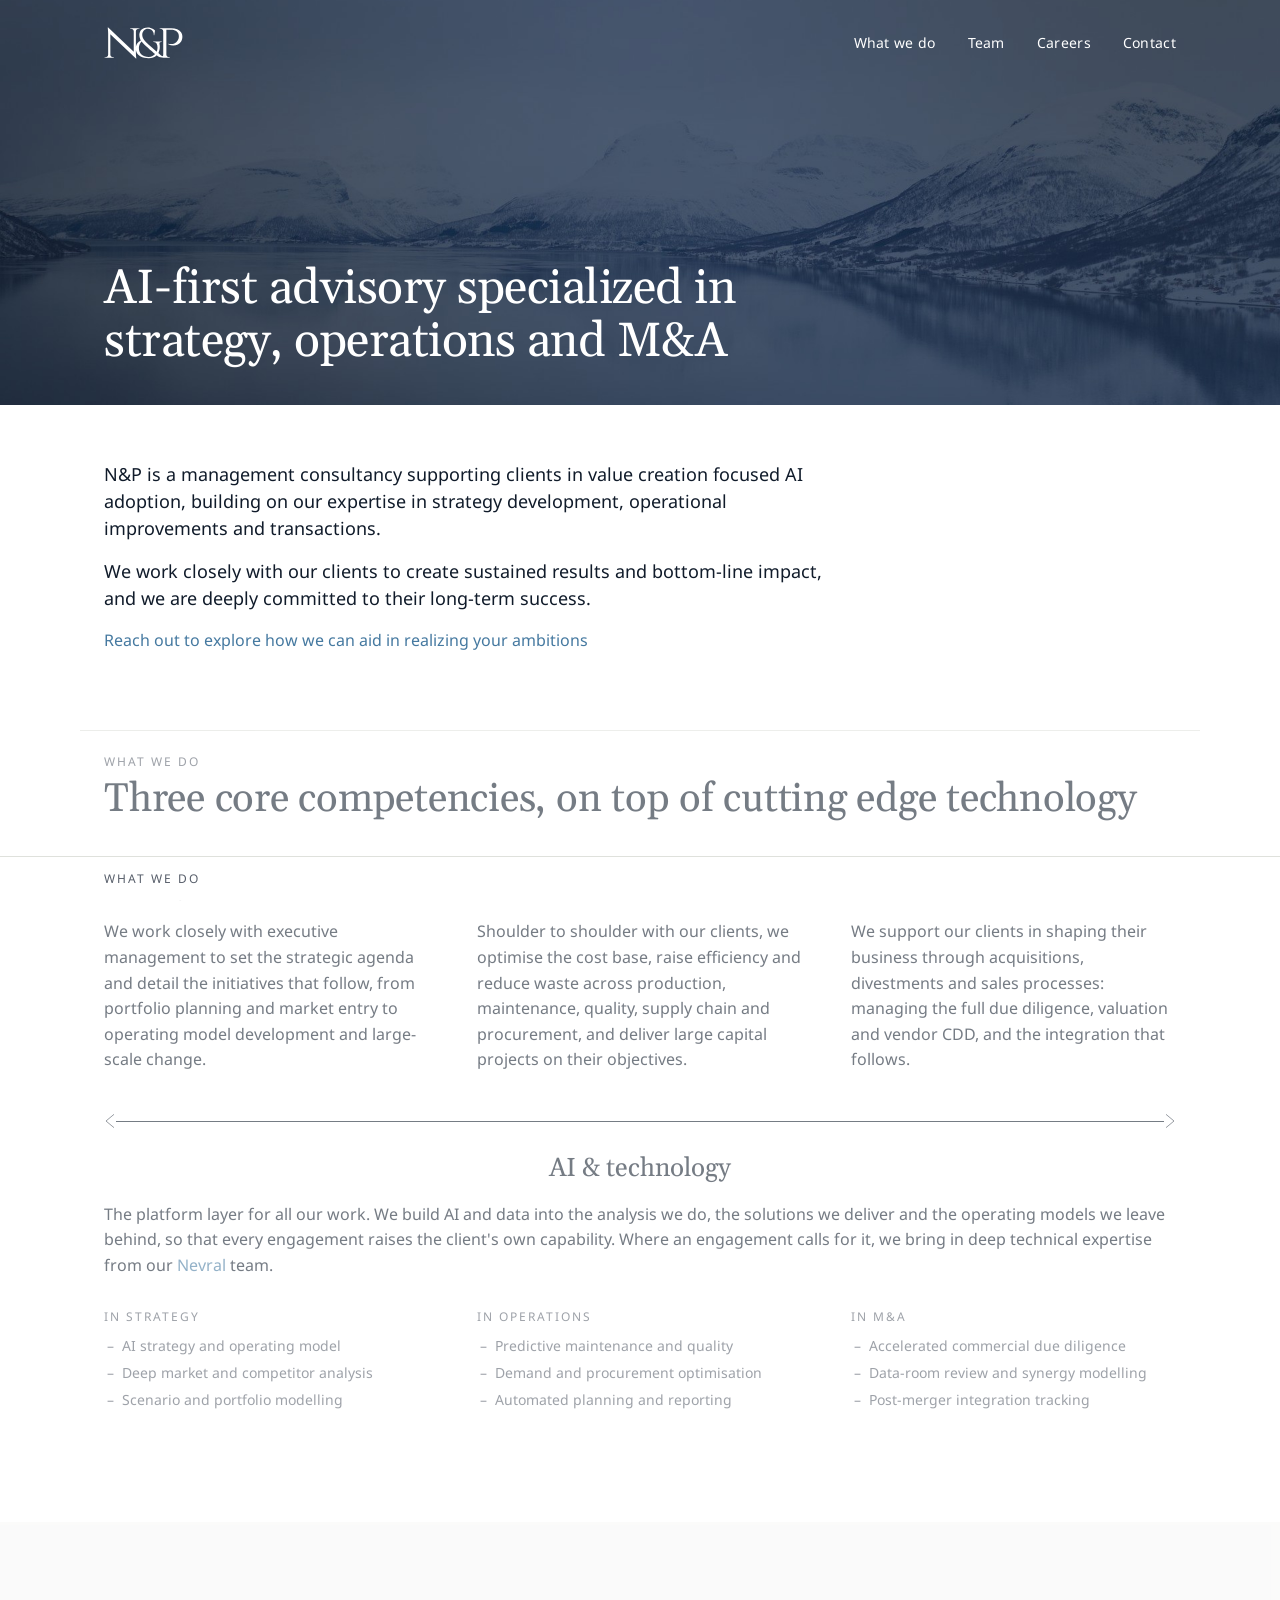
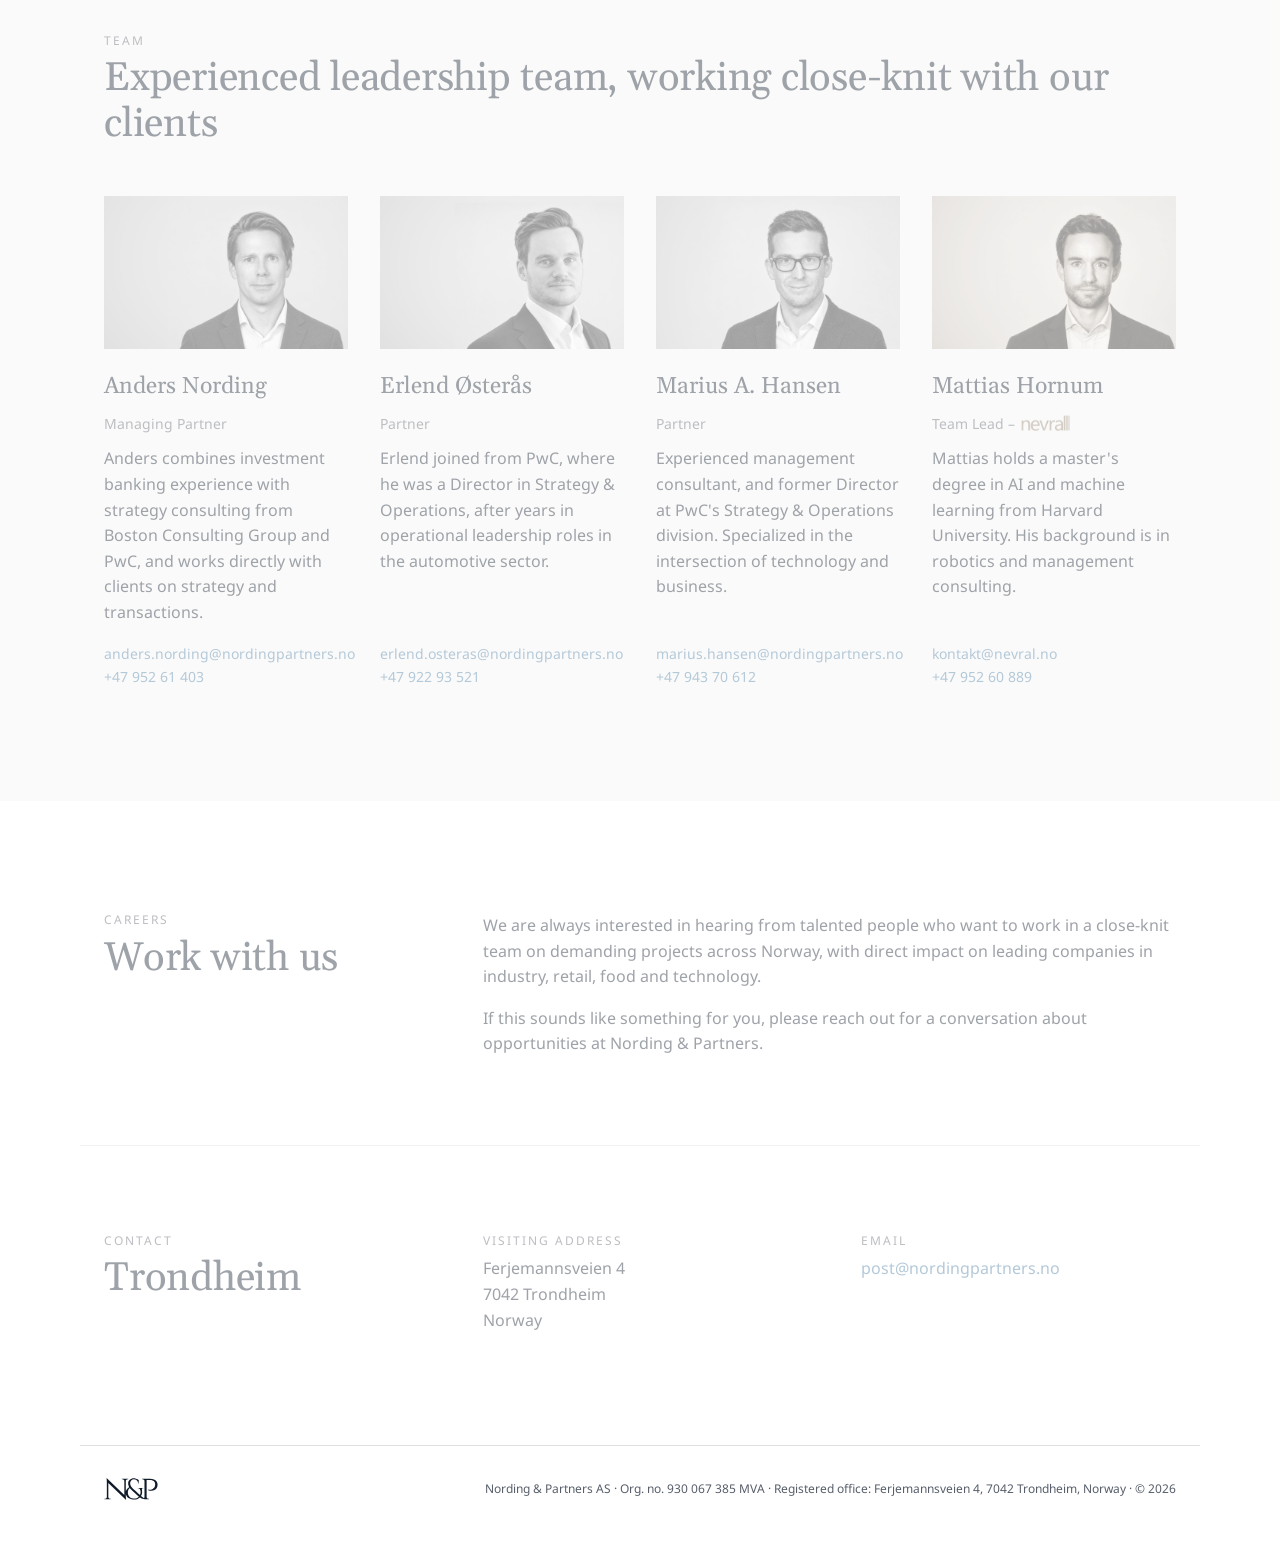
==== index.html @ 6b270263 "Chevron: divider colour, placed a little lower in the space Co-Authored-By: Claude Fable 5.1 <norepl" ====
<!doctype html>
<html lang="en">
<head>
  <meta charset="utf-8">
  <meta name="viewport" content="width=device-width, initial-scale=1">
  <title>Nording &amp; Partners — Strategy, operations and M&amp;A</title>
  <meta name="description" content="Nording &amp; Partners is a Trondheim-based management consultancy supporting clients in strategy, operational improvement and transactions, with AI and data built into every engagement.">
  <link rel="canonical" href="https://www.nordingpartners.no/">
  <link rel="icon" href="favicon.svg" type="image/svg+xml">
  <meta property="og:type" content="website">
  <meta property="og:site_name" content="Nording &amp; Partners">
  <meta property="og:title" content="Nording &amp; Partners — Strategy, operations and M&amp;A">
  <meta property="og:description" content="Trondheim-based management consultancy: strategy, operational improvement and transactions, with AI and data built in.">
  <meta property="og:url" content="https://www.nordingpartners.no/">
  <meta property="og:image" content="https://www.nordingpartners.no/assets/img/hero-fjord.jpg">
  <meta name="twitter:card" content="summary_large_image">
  <link rel="stylesheet" href="assets/css/site.css?v=20261109f">
  <script type="application/ld+json">
  {
    "@context": "https://schema.org",
    "@type": "ProfessionalService",
    "name": "Nording & Partners AS",
    "url": "https://www.nordingpartners.no/",
    "email": "post@nordingpartners.no",
    "address": {
      "@type": "PostalAddress",
      "streetAddress": "Ferjemannsveien 4",
      "postalCode": "7042",
      "addressLocality": "Trondheim",
      "addressCountry": "NO"
    },
    "vatID": "NO930067385MVA",
    "areaServed": "Norway"
  }
  </script>
</head>
<body id="top">
  <a class="skip-link" href="#main">Skip to content</a>

  <main class="sections">
  <div class="fold">
  <header class="hero">
    <img class="hero__image" src="assets/img/hero-fjord.jpg" alt="" width="1920" height="1080" fetchpriority="high">
    <nav class="container hero__nav" aria-label="Main">
      <a class="hero__logo" href="#top" aria-label="Nording &amp; Partners">
        <img src="assets/img/np-monogram-white.svg" alt="Nording &amp; Partners" width="79" height="32">
      </a>
      <div class="hero__links">
        <a href="#work">What we do</a>
        <a href="#team">Team</a>
        <a href="#careers">Careers</a>
        <a href="#contact">Contact</a>
      </div>
    </nav>
    <div class="container hero__statement">
      <h1>AI-first advisory specialized in strategy, operations and M&amp;A</h1>
    </div>
  </header>

    <section class="intro" id="main">
      <div class="container">
        <p class="lead measure">N&amp;P is a management consultancy supporting clients in value creation focused AI adoption, building on our expertise in strategy development, operational improvements and transactions.</p>
        <p class="lead measure">We work closely with our clients to create sustained results and bottom-line impact, and we are deeply committed to their long-term success.</p>
        <p class="measure"><a href="mailto:anders.nording@nordingpartners.no">Reach out to explore how we can aid in realizing your ambitions</a></p>
      </div>
      <!-- Fills the space down to the next section; the chevron appears only when there is room for it -->
      <div class="intro__space" aria-hidden="true">
        <svg class="scroll-hint" viewBox="0 0 160 24" width="160" height="24"><path d="M2 2 L80 22 L158 2" fill="none" stroke="currentColor" stroke-width="1"/></svg>
      </div>
    </section>
  </div>


    <section class="work reveal" id="work" data-label="What we do">
      <div class="container">
        <div class="section-head">
          <p class="eyebrow">What we do</p>
          <h2 class="title">Three core competencies, on top of cutting edge technology</h2>
        </div>

        <div class="grid-3">
          <article class="competency">
            <h3 class="heading">Strategy</h3>
            <p>We work closely with executive management to set the strategic agenda and detail the initiatives that follow, from portfolio planning and market entry to operating model development and large-scale change.</p>
          </article>
          <article class="competency">
            <h3 class="heading">Operations</h3>
            <p>Shoulder to shoulder with our clients, we optimise the cost base, raise efficiency and reduce waste across production, maintenance, quality, supply chain and procurement, and deliver large capital projects on their objectives.</p>
          </article>
          <article class="competency">
            <h3 class="heading">M&amp;A</h3>
            <p>We support our clients in shaping their business through acquisitions, divestments and sales processes: managing the full due diligence, valuation and vendor CDD, and the integration that follows.</p>
          </article>
        </div>

        <div class="band">
          <div class="band__rule" aria-hidden="true">
            <svg viewBox="0 0 8 12" width="12" height="16"><path d="M7 1 L1 6 L7 11" fill="none" stroke="#101b2a" stroke-width="0.75" vector-effect="non-scaling-stroke"/></svg>
            <div class="line"></div>
            <svg viewBox="0 0 8 12" width="12" height="16"><path d="M1 1 L7 6 L1 11" fill="none" stroke="#101b2a" stroke-width="0.75" vector-effect="non-scaling-stroke"/></svg>
          </div>
          <div class="band__intro">
            <h3 class="heading">AI &amp; technology</h3>
            <p>The platform layer for all our work. We build AI and data into the analysis we do, the solutions we deliver and the operating models we leave behind, so that every engagement raises the client's own capability. Where an engagement calls for it, we bring in deep technical expertise from our <a href="https://nevral.no" target="_blank" rel="noopener">Nevral</a> team.</p>
          </div>
          <div class="band__lists">
            <div class="band__list">
              <p class="eyebrow">In strategy</p>
              <ul class="dashes">
                <li>AI strategy and operating model</li>
                <li>Deep market and competitor analysis</li>
                <li>Scenario and portfolio modelling</li>
              </ul>
            </div>
            <div class="band__list">
              <p class="eyebrow">In operations</p>
              <ul class="dashes">
                <li>Predictive maintenance and quality</li>
                <li>Demand and procurement optimisation</li>
                <li>Automated planning and reporting</li>
              </ul>
            </div>
            <div class="band__list">
              <p class="eyebrow">In M&amp;A</p>
              <ul class="dashes">
                <li>Accelerated commercial due diligence</li>
                <li>Data-room review and synergy modelling</li>
                <li>Post-merger integration tracking</li>
              </ul>
            </div>
          </div>
        </div>
      </div>
    </section>

    <section class="team reveal" id="team" data-label="Team">
      <div class="container">
        <div class="section-head">
          <p class="eyebrow">Team</p>
          <h2 class="title">Experienced leadership team, working close-knit with our clients</h2>
        </div>

        <div class="team__grid">

          <article class="person">
            <div class="person__photo">
              <img src="assets/img/team/han.jpg" alt="Anders Nording" width="1280" height="800" loading="lazy">
              <span class="person__initials" aria-hidden="true">HAN</span>
            </div>
            <h3 class="heading">Anders Nording</h3>
            <p class="small muted">Managing Partner</p>
            <p>Anders combines investment banking experience with strategy consulting from Boston Consulting Group and PwC, and works directly with clients on strategy and transactions.</p>
            <p class="person__contact"><a href="mailto:anders.nording@nordingpartners.no">anders.nording@nordingpartners.no</a><br><a href="tel:+4795261403">+47 952 61 403</a></p>
          </article>

          <article class="person">
            <div class="person__photo">
              <img src="assets/img/team/eo.jpg" alt="Erlend Østerås" width="1280" height="800" loading="lazy">
              <span class="person__initials" aria-hidden="true">EØ</span>
            </div>
            <h3 class="heading">Erlend Østerås</h3>
            <p class="small muted">Partner</p>
            <p>Erlend joined from PwC, where he was a Director in Strategy &amp; Operations, after years in operational leadership roles in the automotive sector.</p>
            <p class="person__contact"><a href="mailto:erlend.osteras@nordingpartners.no">erlend.osteras@nordingpartners.no</a><br><a href="tel:+4792293521">+47 922 93 521</a></p>
          </article>

          <article class="person">
            <div class="person__photo">
              <img src="assets/img/team/mah.jpg" alt="Marius A. Hansen" width="1280" height="800" loading="lazy">
              <span class="person__initials" aria-hidden="true">MAH</span>
            </div>
            <h3 class="heading">Marius A. Hansen</h3>
            <p class="small muted">Partner</p>
            <p>Experienced management consultant, and former Director at PwC's Strategy &amp; Operations division. Specialized in the intersection of technology and business.</p>
            <p class="person__contact"><a href="mailto:marius.hansen@nordingpartners.no">marius.hansen@nordingpartners.no</a><br><a href="tel:+4794370612">+47 943 70 612</a></p>
          </article>

          <article class="person">
            <div class="person__photo">
              <img src="assets/img/team/mh.jpg" alt="Mattias Hornum" width="1280" height="800" loading="lazy">
              <span class="person__initials" aria-hidden="true">MH</span>
            </div>
            <h3 class="heading">Mattias Hornum</h3>
            <p class="small muted person__role">Team Lead – <a href="https://nevral.no" target="_blank" rel="noopener" class="person__partner"><img src="assets/img/nevral-logo.png" alt="Nevral" width="123" height="40"></a></p>
            <p>Mattias holds a master's degree in AI and machine learning from Harvard University. His background is in robotics and management consulting.</p>
            <p class="person__contact"><a href="mailto:kontakt@nevral.no">kontakt@nevral.no</a><br><a href="tel:+4795260889">+47 952 60 889</a></p>
          </article>

          <!-- Hidden until bios, portraits and contact details are final. Remove the `hidden` attributes to show. -->

          <article class="person" hidden>
            <div class="person__photo">
              <img src="assets/img/team/swh.jpg" alt="Sigrid W. Haugen" width="1280" height="800" loading="lazy">
              <span class="person__initials" aria-hidden="true">SWH</span>
            </div>
            <h3 class="heading">Sigrid W. Haugen</h3>
            <p class="small muted">Project Leader</p>
            <p>With a master's degree in nanotechnology and an extensive programming background, Sigrid brings a technical depth to her management consulting work.</p>
            <p class="person__contact"><a href="mailto:post@nordingpartners.no">[email]</a><br><a href="tel:+47">[phone]</a></p>
          </article>

          <article class="person" hidden>
            <div class="person__photo">
              <img src="assets/img/team/jsp.jpg" alt="Jørgen S. Pettersen" width="1280" height="800" loading="lazy">
              <span class="person__initials" aria-hidden="true">JSP</span>
            </div>
            <h3 class="heading">Jørgen S. Pettersen</h3>
            <p class="small muted">Project Leader</p>
            <p>Jørgen has worked as an M&amp;A advisor, financial analyst and management consultant, and leads much of the firm's transaction work.</p>
            <p class="person__contact"><a href="mailto:post@nordingpartners.no">[email]</a><br><a href="tel:+47">[phone]</a></p>
          </article>

        </div>
      </div>
    </section>

    <section class="careers reveal" id="careers" data-label="Careers">
      <div class="container">
        <div class="section-head">
          <p class="eyebrow">Careers</p>
          <h2 class="title">Work with us</h2>
        </div>
        <div class="careers__text">
          <p>We are always interested in hearing from talented people who want to work in a close-knit team on demanding projects across Norway, with direct impact on leading companies in industry, retail, food and technology.</p>
          <p>If this sounds like something for you, please reach out for a conversation about opportunities at Nording &amp; Partners.</p>
        </div>
      </div>
    </section>

    <section class="contact reveal" id="contact" data-label="Contact">
      <div class="container">
        <div class="section-head">
          <p class="eyebrow">Contact</p>
          <h2 class="title">Trondheim</h2>
        </div>
        <div class="contact__block">
          <p class="eyebrow">Visiting address</p>
          <p>Ferjemannsveien 4<br>7042 Trondheim<br>Norway</p>
        </div>
        <div class="contact__block">
          <p class="eyebrow">Email</p>
          <p><a href="mailto:post@nordingpartners.no">post@nordingpartners.no</a></p>
        </div>
      </div>
    </section>

  </main>

  <div class="next-bar" aria-hidden="true">
    <a class="container next-bar__label eyebrow" href="#work">What we do</a>
  </div>

  <footer class="footer">
    <div class="container">
      <img src="assets/img/np-monogram-navy.svg" alt="N&amp;P" width="54" height="22">
      <p>Nording &amp; Partners AS · Org. no. 930 067 385 MVA · Registered office: Ferjemannsveien 4, 7042 Trondheim, Norway · © 2026</p>
    </div>
  </footer>

  <script>
  (function () {
    var sections = Array.prototype.slice.call(document.querySelectorAll('.reveal'));
    var bar = document.querySelector('.next-bar');
    var label = bar.querySelector('.next-bar__label');
    var footer = document.querySelector('.footer');
    var hint = document.querySelector('.scroll-hint');
    var reduce = window.matchMedia('(prefers-reduced-motion: reduce)').matches;
    var current = null, swapping = false, ticking = false;

    function ease(t) { return t < 0.5 ? 2 * t * t : 1 - Math.pow(-2 * t + 2, 2) / 2; }

    function setLabel(sec) {
      if (sec === current) return;
      current = sec;
      if (swapping) return;
      if (!sec) { bar.classList.add('is-hidden'); return; }
      bar.classList.remove('is-hidden');
      if (reduce) { label.textContent = sec.dataset.label; label.setAttribute('href', '#' + sec.id); return; }
      swapping = true;
      label.classList.add('is-swapping');
      setTimeout(function () {
        label.textContent = current.dataset.label;
        label.setAttribute('href', '#' + current.id);
        label.classList.remove('is-swapping');
        swapping = false;
      }, 220);
    }

    function update() {
      ticking = false;
      var vh = window.innerHeight;
      var next = null;
      sections.forEach(function (sec) {
        var top = sec.getBoundingClientRect().top;
        if (!reduce) {
          // faded when its top enters at the bottom edge, fully in by 40% from the top
          var p = Math.min(1, Math.max(0, (vh - top) / (vh * 0.5)));
          sec.style.opacity = (0.4 + 0.6 * ease(p)).toFixed(3);
        }
        // the bar shows the first section not yet mostly scrolled in
        if (!next && top > vh * 0.3) next = sec;
      });
      var footerIn = footer.getBoundingClientRect().top < vh;
      setLabel(footerIn ? null : next);
      // the chevron has done its job once the reader starts scrolling
      if (hint) hint.classList.toggle('is-hidden', window.scrollY > 40);
    }
    function onScroll() { if (!ticking) { ticking = true; requestAnimationFrame(update); } }
    window.addEventListener('scroll', onScroll, { passive: true });
    window.addEventListener('resize', onScroll);
    update();
  })();
  </script>
</body>
</html>
---- assets/css/site.css ----
/* Nording & Partners — site styles
   Tokens from the N&P Rebrand design system. Hairlines, not boxes. */

@font-face {
  font-family: "Noto Sans";
  font-weight: 400;
  font-display: swap;
  src: url("../fonts/noto-sans-latin-400-normal.woff2") format("woff2");
  unicode-range: U+0000-00FF, U+0131, U+0152-0153, U+02BB-02BC, U+02C6, U+02DA, U+02DC, U+2000-206F, U+2074, U+20AC, U+2122, U+2191, U+2193, U+2212, U+2215, U+FEFF, U+FFFD;
}
@font-face {
  font-family: "Noto Sans";
  font-weight: 400;
  font-display: swap;
  src: url("../fonts/noto-sans-latin-ext-400-normal.woff2") format("woff2");
  unicode-range: U+0100-02AF, U+0304, U+0308, U+0329, U+1E00-1E9F, U+1EF2-1EFF, U+2020, U+20A0-20AB, U+20AD-20CF, U+2113, U+2C60-2C7F, U+A720-A7FF;
}
/* Gelasio shares Georgia's metrics: used only where Georgia is not installed (Android, Linux). */
@font-face {
  font-family: "Gelasio";
  font-weight: 400;
  font-display: swap;
  src: url("../fonts/gelasio-latin-400-normal.woff2") format("woff2");
  unicode-range: U+0000-00FF, U+0131, U+0152-0153, U+02BB-02BC, U+02C6, U+02DA, U+02DC, U+2000-206F, U+2074, U+20AC, U+2122, U+2191, U+2193, U+2212, U+2215, U+FEFF, U+FFFD;
}
@font-face {
  font-family: "Gelasio";
  font-weight: 400;
  font-display: swap;
  src: url("../fonts/gelasio-latin-ext-400-normal.woff2") format("woff2");
  unicode-range: U+0100-02AF, U+0304, U+0308, U+0329, U+1E00-1E9F, U+1EF2-1EFF, U+2020, U+20A0-20AB, U+20AD-20CF, U+2113, U+2C60-2C7F, U+A720-A7FF;
}

:root {
  --navy: #101b2a;
  --steel: #4579a0;
  --stone: #c0c3bb;
  --ink: #101b2a;
  --ink-muted: #575e6a;
  --ink-faint: #8d9199;
  --surface: #ffffff;
  --surface-alt: #f5f5f3;
  --rule: #dfe1dc;
  --portrait-bg: #cecece;

  --font-serif: Georgia, Gelasio, "Times New Roman", Times, serif;
  --font-sans: "Noto Sans", Aptos, "Segoe UI", sans-serif;

  --container: 1120px;
  --gutter: 24px;
  --section: clamp(36px, 4.5vw, 56px);
  --section-tight: clamp(24px, 3.2vw, 40px);
  --section-wide: clamp(72px, 9vw, 112px);
  --section-mid: clamp(56px, 7vw, 88px);
}

*, *::before, *::after { box-sizing: border-box; }

html { scroll-behavior: smooth; }

body {
  margin: 0;
  font-family: var(--font-sans);
  font-size: 16px;
  line-height: 1.6;
  color: var(--ink);
  background: var(--surface);
  -webkit-font-smoothing: antialiased;
}

a { color: var(--steel); text-decoration: none; }
a:hover { color: var(--ink); text-decoration: underline; }

img { display: block; max-width: 100%; }

h1, h2, h3 {
  margin: 0;
  font-family: var(--font-serif);
  font-weight: 400;
}

p, ul { margin: 0; }

.container {
  max-width: var(--container);
  width: 100%;
  margin: 0 auto;
  padding-left: var(--gutter);
  padding-right: var(--gutter);
}

.skip-link {
  position: absolute;
  left: -9999px;
  top: 8px;
  padding: 8px 12px;
  background: var(--surface);
  color: var(--ink);
}
.skip-link:focus { left: 8px; z-index: 10; }

/* Type styles */
.eyebrow {
  font-size: 12px;
  line-height: 1.2;
  letter-spacing: 2px;
  text-transform: uppercase;
  color: var(--ink-muted);
}
.title {
  font-size: 40px;
  line-height: 1.15;
  letter-spacing: -0.25px;
}
.heading {
  font-size: 26px;
  line-height: 1.25;
}
.lead { font-size: 18px; line-height: 1.5; }
.muted { color: var(--ink-muted); }
.small { font-size: 14px; line-height: 1.5; }
.measure { max-width: 720px; }

/* Hero */
.hero {
  position: relative;
  overflow: hidden;
  background: var(--navy);
  min-height: clamp(320px, 45vh, 420px);
  display: flex;
  flex-direction: column;
  justify-content: space-between;
  color: #fff;
}
.hero__image {
  position: absolute;
  inset: 0;
  width: 100%;
  height: 100%;
  object-fit: cover;
  object-position: center 42%;
}
.hero__nav {
  position: relative;
  padding-top: 24px;
  display: flex;
  flex-wrap: wrap;
  justify-content: space-between;
  align-items: center;
  gap: 16px 32px;
}
.hero__logo { display: inline-flex; align-items: center; }
.hero__logo img { height: 32px; width: auto; }
.hero__links {
  display: flex;
  flex-wrap: wrap;
  gap: 8px 32px;
  font-size: 14px;
  letter-spacing: 0.3px;
}
.hero__links a { color: #fff; padding: 8px 0; min-height: 28px; }
.hero__links a:hover { color: #fff; }
.hero__statement {
  position: relative;
  padding-top: 40px;
  padding-bottom: 36px;
}
.hero h1 {
  max-width: 760px;
  font-size: clamp(32px, 4vw, 48px);
  line-height: 1.1;
  letter-spacing: -0.5px;
  color: #fff;
}

/* Fold: hero + intro, sized so the next section's head and the three competency
   headings sit just inside the first viewport (about 230px of them), above the bar */
:root { --bar-h: 44px; --peek: 230px; }
.fold {
  min-height: calc(100vh - var(--peek) - var(--bar-h));
  min-height: calc(100dvh - var(--peek) - var(--bar-h));
  display: flex;
  flex-direction: column;
}

/* Intro. The bottom padding is the floor: about three body lines (3 × 16px × 1.6)
   between "Reach out" and the rule above What we do on compressed viewports */
.intro {
  flex: 1;
  display: flex;
  flex-direction: column;
  padding: var(--section) 0 76px;
}
.intro .container { display: flex; flex-direction: column; gap: 16px; }

/* Whatever room is left on taller viewports; the chevron shows only when there is enough of it */
.intro__space {
  flex: 1 1 0;
  min-height: 0;
  container-type: size;
  display: flex;
  align-items: center;
  justify-content: center;
}
.scroll-hint {
  display: none;
  position: relative;
  top: 15%; /* sits a little below the centre of the space */
  color: var(--rule); /* same as the divider above What we do */
  transition: opacity 400ms ease;
}
@container (min-height: 140px) {
  .scroll-hint { display: block; }
}
.scroll-hint.is-hidden { opacity: 0; }

/* Sections fade in with scroll (opacity is set by the script; full without it) */
.reveal { opacity: 1; }

/* Fixed bar on the bottom edge: the label of the section not yet scrolled in */
.next-bar {
  position: fixed;
  left: 0; right: 0; bottom: 0;
  height: var(--bar-h);
  background: var(--surface);
  border-top: 1px solid var(--rule);
  z-index: 10;
  transition: opacity 300ms ease, transform 300ms ease;
}
.next-bar.is-hidden { opacity: 0; transform: translateY(100%); pointer-events: none; }
.next-bar__label {
  display: block;
  padding-top: 15px;
  padding-bottom: 15px;
  line-height: 14px;
  color: var(--ink-muted);
  text-decoration: none;
  transition: opacity 220ms ease;
}
.next-bar__label:hover { color: var(--ink); text-decoration: none; }
.next-bar__label.is-swapping { opacity: 0; }

/* What we do */
.work { padding-bottom: var(--section-wide); }
.work .container {
  border-top: 1px solid var(--rule);
  padding-top: 24px;
  display: flex;
  flex-direction: column;
  gap: 48px;
}
.section-head { display: flex; flex-direction: column; gap: 8px; }
.grid-3 {
  display: grid;
  grid-template-columns: repeat(auto-fit, minmax(280px, 1fr));
  gap: 40px 48px;
}
.competency { display: flex; flex-direction: column; gap: 16px; }

/* Cross-cutting band */
.band {
  position: relative;
  padding-top: 32px;
  display: flex;
  flex-direction: column;
  gap: 32px;
}
.band__rule {
  position: absolute;
  left: 0; right: 0; top: -8px;
  height: 16px;
  display: flex;
  align-items: center;
}
.band__rule svg { display: block; flex: none; }
.band__rule .line { flex: 1; height: 1px; background: var(--navy); }
.band__intro { display: flex; flex-direction: column; gap: 16px; }
.band__intro .heading { text-align: center; }
.band__lists {
  display: grid;
  grid-template-columns: repeat(auto-fit, minmax(280px, 1fr));
  gap: 24px 48px;
}
.band__list { display: flex; flex-direction: column; gap: 10px; }
.dashes {
  padding-left: 18px;
  list-style: "–  " outside;
  display: flex;
  flex-direction: column;
  gap: 6px;
  font-size: 14px;
  line-height: 1.5;
  color: var(--ink-muted);
}

/* Team */
.team {
  background: var(--surface-alt);
  padding: var(--section-wide) 0; /* top matches the space below the last AI bullet */
}
.team .container { display: flex; flex-direction: column; gap: 48px; }
.team__grid {
  display: grid;
  grid-template-columns: repeat(auto-fit, minmax(230px, 1fr));
  gap: 56px 32px;
}
.person { display: flex; flex-direction: column; gap: 12px; }
.person .heading { font-size: 23px; }
.person__role {
  display: flex;
  align-items: center;
  gap: 6px;
}
.person__partner { display: inline-flex; align-items: center; }
.person__partner img {
  height: 16px;
  width: auto;
  position: relative;
  top: -1px;
}
.person__photo {
  position: relative;
  aspect-ratio: 8 / 5;
  background: var(--portrait-bg);
  overflow: hidden;
}
.person__photo img {
  width: 100%;
  height: 100%;
  object-fit: cover;
  object-position: right top;
}
[hidden] { display: none !important; }

.person__initials {
  display: none; /* kept in the markup; remove this line to show the initials again */
  position: absolute;
  left: 16px;
  bottom: 12px;
  font-family: var(--font-serif);
  font-size: 28px;
  line-height: 1;
  color: var(--ink-faint);
}
.person h3 { margin-top: 12px; }
.person__contact { margin-top: auto; padding-top: 4px; font-size: 14px; line-height: 1.7; }

/* Careers & contact */
.careers { padding-top: var(--section-wide); }
.careers .container {
  display: grid;
  grid-template-columns: repeat(auto-fit, minmax(280px, 1fr));
  gap: 24px 64px;
  padding-bottom: var(--section-mid);
  border-bottom: 1px solid var(--rule);
}
.careers__text {
  display: flex;
  flex-direction: column;
  gap: 16px;
  grid-column: span 2;
  max-width: 720px;
}
@media (max-width: 679px) { .careers__text { grid-column: auto; } }

.contact { padding: var(--section-mid) 0 var(--section-wide); }
.contact .container {
  display: grid;
  grid-template-columns: repeat(auto-fit, minmax(280px, 1fr));
  gap: 24px 64px;
}
.contact__block { display: flex; flex-direction: column; gap: 8px; }

/* Footer */
.footer { padding-bottom: 48px; }
.footer .container {
  border-top: 1px solid var(--rule);
  padding-top: 32px;
  display: flex;
  flex-wrap: wrap;
  justify-content: space-between;
  align-items: center;
  gap: 16px 32px;
}
.footer img { height: 22px; width: auto; }
.footer p { font-size: 12px; line-height: 1.4; color: var(--ink-muted); }

@media (prefers-reduced-motion: reduce) {
  html { scroll-behavior: auto; }
  .reveal { opacity: 1 !important; }
  .next-bar, .next-bar__label, .scroll-hint { transition: none; }
}
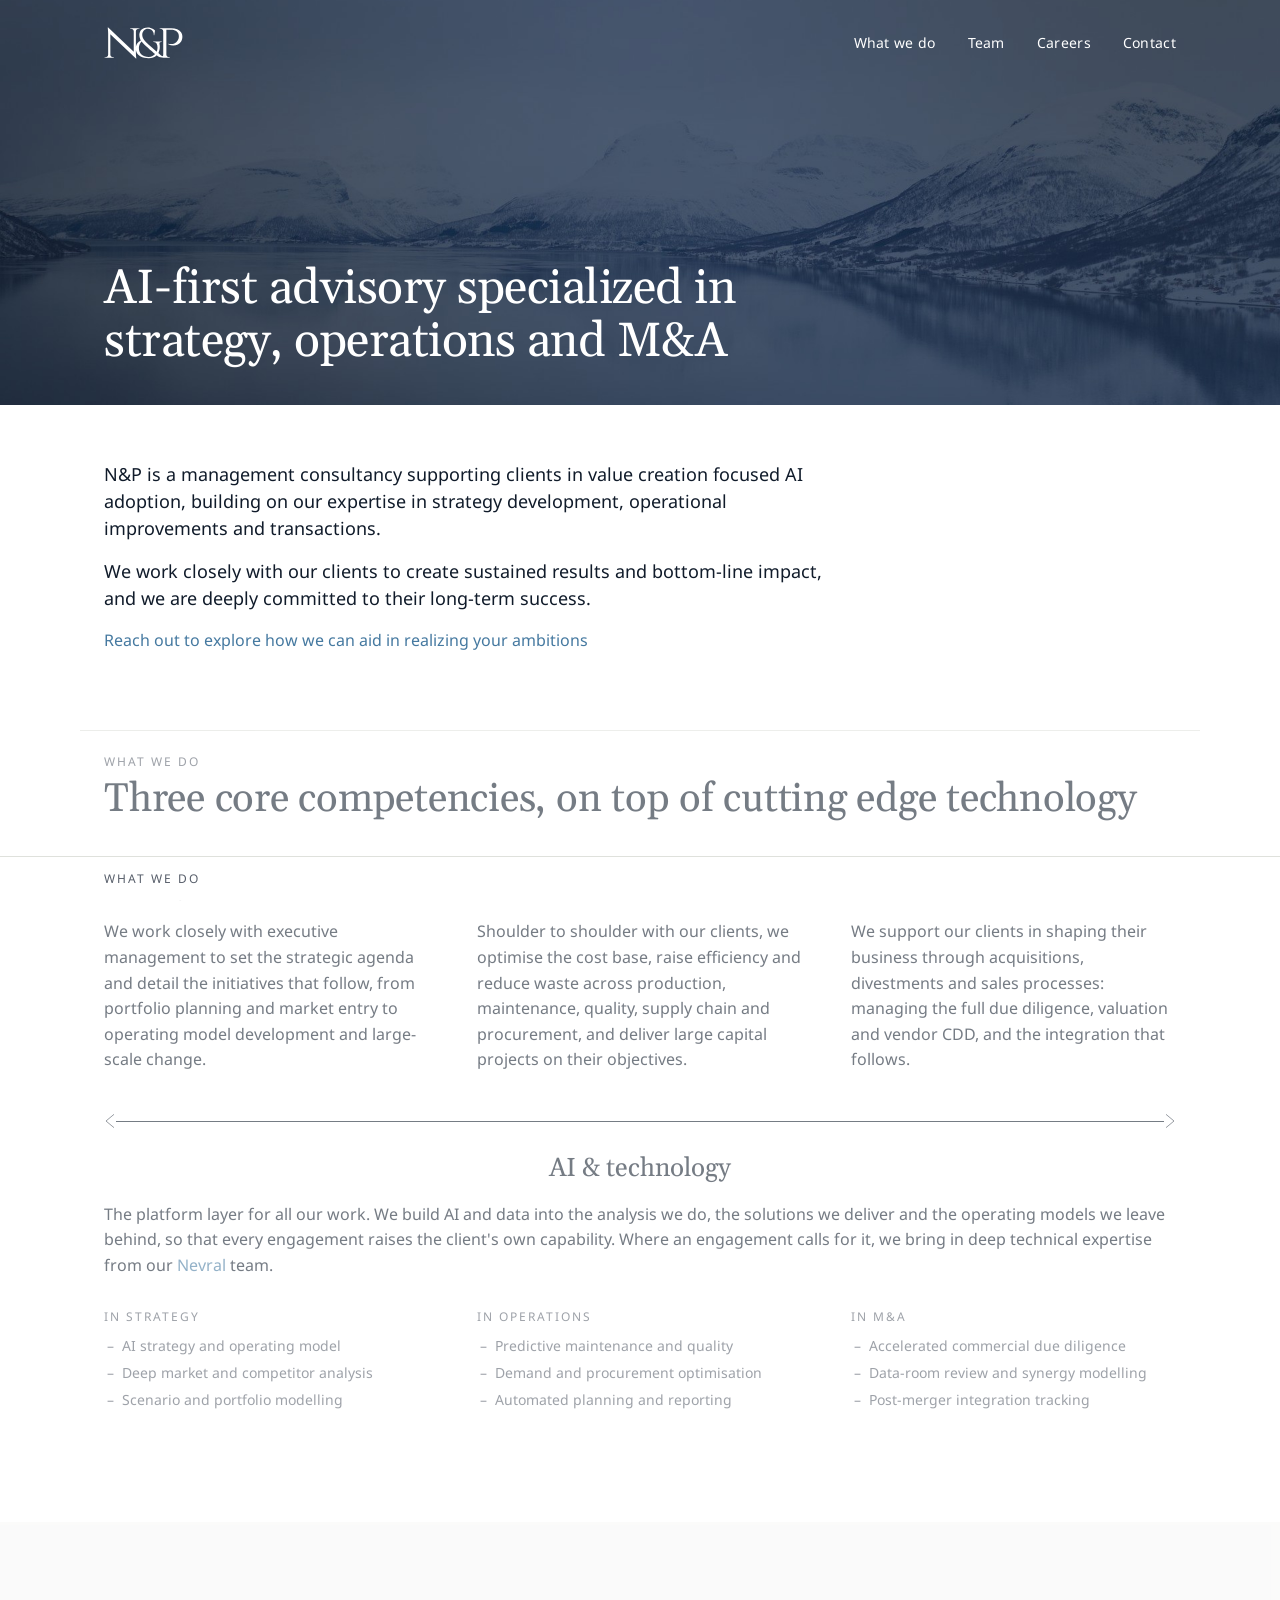
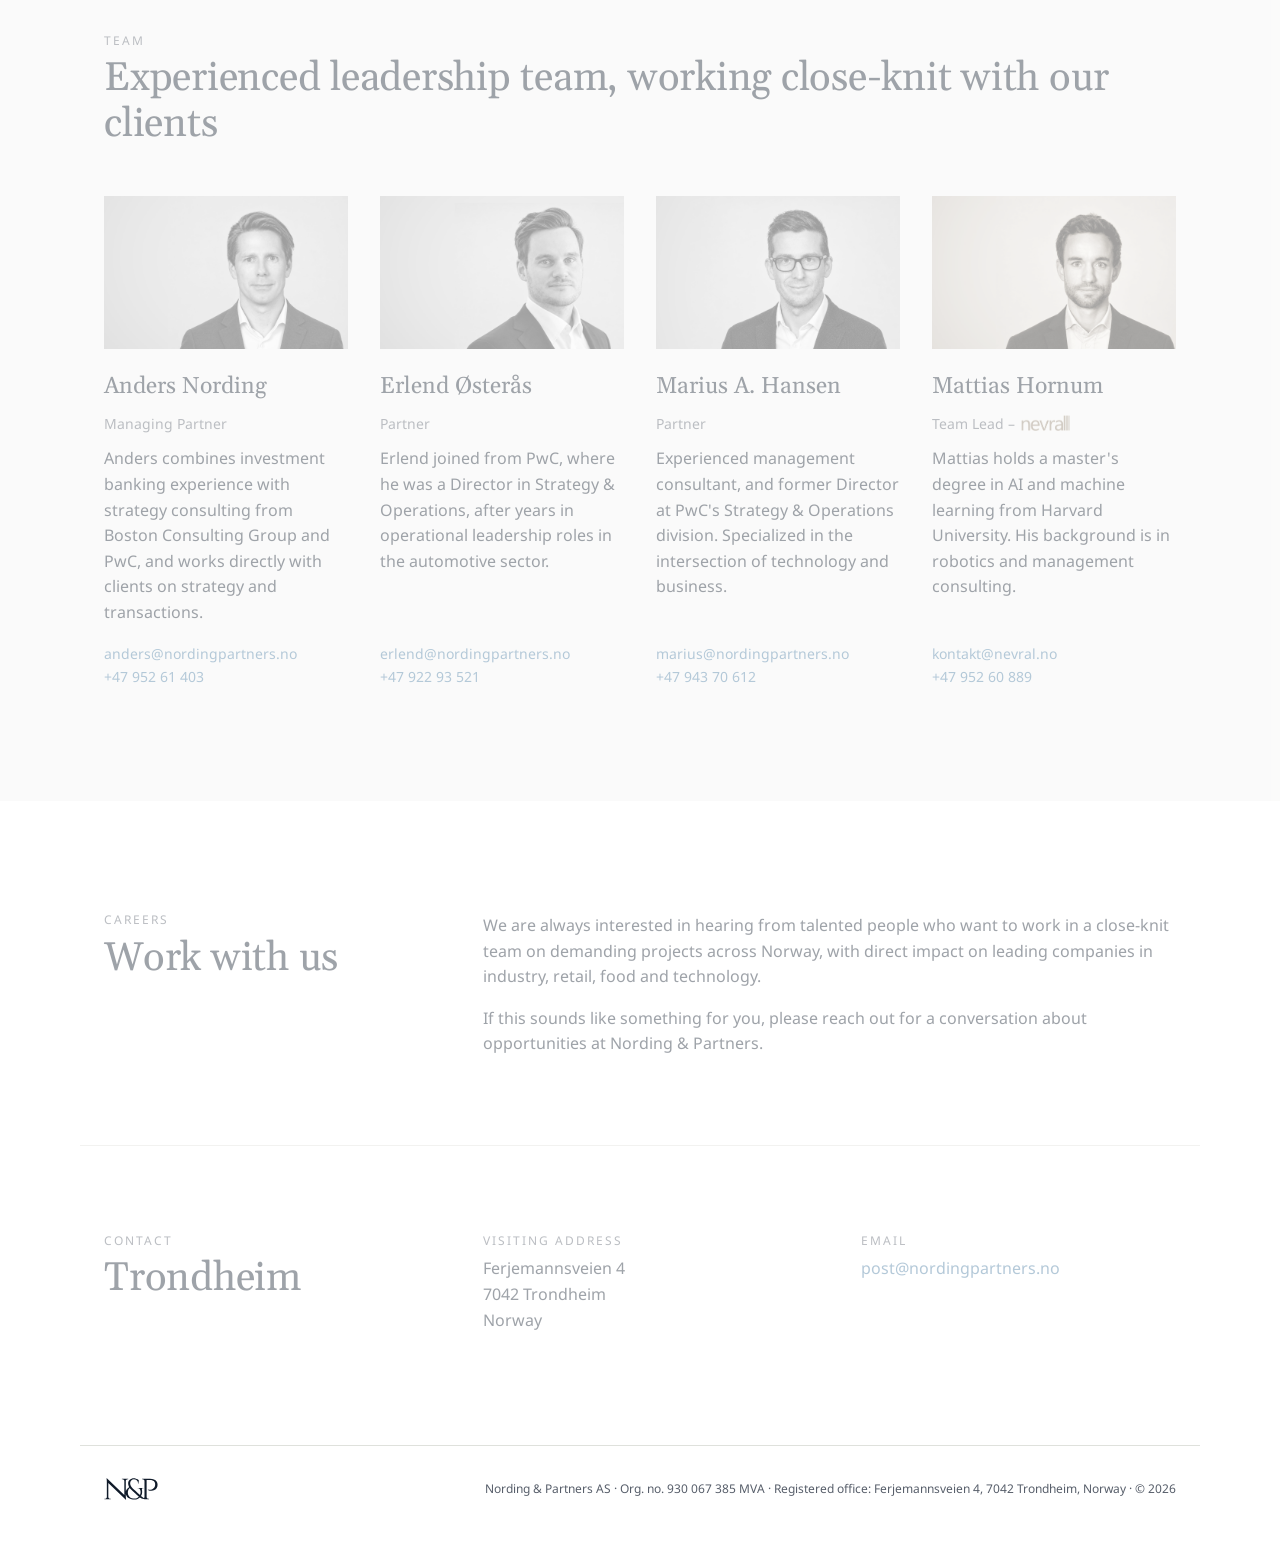
==== commit b541b12a: "Partner emails: first-name aliases Co-Authored-By: Claude Fable 5.1 <noreply@anthropic.com> Claude-S" ====
--- a/index.html
+++ b/index.html
@@ -14,7 +14,7 @@
   <meta property="og:url" content="https://www.nordingpartners.no/">
   <meta property="og:image" content="https://www.nordingpartners.no/assets/img/hero-fjord.jpg">
   <meta name="twitter:card" content="summary_large_image">
-  <link rel="stylesheet" href="assets/css/site.css?v=20261109f">
+  <link rel="stylesheet" href="assets/css/site.css?v=20261109h">
   <script type="application/ld+json">
   {
     "@context": "https://schema.org",
@@ -37,6 +37,21 @@
 <body id="top">
   <a class="skip-link" href="#main">Skip to content</a>
 
+  <!-- Compact header: slides in once the hero's nav has scrolled out -->
+  <nav class="topbar" aria-label="Sections">
+    <div class="container topbar__inner">
+      <a class="topbar__logo" href="#top" aria-label="Nording &amp; Partners">
+        <img src="assets/img/np-monogram-navy.svg" alt="" width="54" height="22">
+      </a>
+      <div class="topbar__links">
+        <a href="#work">What we do</a>
+        <a href="#team">Team</a>
+        <a href="#careers">Careers</a>
+        <a href="#contact">Contact</a>
+      </div>
+    </div>
+  </nav>
+
   <main class="sections">
   <div class="fold">
   <header class="hero">
@@ -61,7 +76,7 @@
       <div class="container">
         <p class="lead measure">N&amp;P is a management consultancy supporting clients in value creation focused AI adoption, building on our expertise in strategy development, operational improvements and transactions.</p>
         <p class="lead measure">We work closely with our clients to create sustained results and bottom-line impact, and we are deeply committed to their long-term success.</p>
-        <p class="measure"><a href="mailto:anders.nording@nordingpartners.no">Reach out to explore how we can aid in realizing your ambitions</a></p>
+        <p class="measure"><a href="mailto:anders@nordingpartners.no">Reach out to explore how we can aid in realizing your ambitions</a></p>
       </div>
       <!-- Fills the space down to the next section; the chevron appears only when there is room for it -->
       <div class="intro__space" aria-hidden="true">
@@ -150,7 +165,7 @@
             <h3 class="heading">Anders Nording</h3>
             <p class="small muted">Managing Partner</p>
             <p>Anders combines investment banking experience with strategy consulting from Boston Consulting Group and PwC, and works directly with clients on strategy and transactions.</p>
-            <p class="person__contact"><a href="mailto:anders.nording@nordingpartners.no">anders.nording@nordingpartners.no</a><br><a href="tel:+4795261403">+47 952 61 403</a></p>
+            <p class="person__contact"><a href="mailto:anders@nordingpartners.no">anders@nordingpartners.no</a><br><a href="tel:+4795261403">+47 952 61 403</a></p>
           </article>
 
           <article class="person">
@@ -161,7 +176,7 @@
             <h3 class="heading">Erlend Østerås</h3>
             <p class="small muted">Partner</p>
             <p>Erlend joined from PwC, where he was a Director in Strategy &amp; Operations, after years in operational leadership roles in the automotive sector.</p>
-            <p class="person__contact"><a href="mailto:erlend.osteras@nordingpartners.no">erlend.osteras@nordingpartners.no</a><br><a href="tel:+4792293521">+47 922 93 521</a></p>
+            <p class="person__contact"><a href="mailto:erlend@nordingpartners.no">erlend@nordingpartners.no</a><br><a href="tel:+4792293521">+47 922 93 521</a></p>
           </article>
 
           <article class="person">
@@ -172,7 +187,7 @@
             <h3 class="heading">Marius A. Hansen</h3>
             <p class="small muted">Partner</p>
             <p>Experienced management consultant, and former Director at PwC's Strategy &amp; Operations division. Specialized in the intersection of technology and business.</p>
-            <p class="person__contact"><a href="mailto:marius.hansen@nordingpartners.no">marius.hansen@nordingpartners.no</a><br><a href="tel:+4794370612">+47 943 70 612</a></p>
+            <p class="person__contact"><a href="mailto:marius@nordingpartners.no">marius@nordingpartners.no</a><br><a href="tel:+4794370612">+47 943 70 612</a></p>
           </article>
 
           <article class="person">
@@ -264,6 +279,8 @@
     var label = bar.querySelector('.next-bar__label');
     var footer = document.querySelector('.footer');
     var hint = document.querySelector('.scroll-hint');
+    var topbar = document.querySelector('.topbar');
+    var hero = document.querySelector('.hero');
     var reduce = window.matchMedia('(prefers-reduced-motion: reduce)').matches;
     var current = null, swapping = false, ticking = false;
 
@@ -304,6 +321,8 @@
       setLabel(footerIn ? null : next);
       // the chevron has done its job once the reader starts scrolling
       if (hint) hint.classList.toggle('is-hidden', window.scrollY > 40);
+      // compact header once the whole hero has left the viewport
+      topbar.classList.toggle('is-shown', hero.getBoundingClientRect().bottom <= 0);
     }
     function onScroll() { if (!ticking) { ticking = true; requestAnimationFrame(update); } }
     window.addEventListener('scroll', onScroll, { passive: true });
--- a/assets/css/site.css
+++ b/assets/css/site.css
@@ -121,6 +121,43 @@
 .small { font-size: 14px; line-height: 1.5; }
 .measure { max-width: 720px; }
 
+/* Compact header: fixed to the top, slides in once the hero's nav has scrolled out */
+:root { --topbar-h: 52px; }
+.topbar {
+  position: fixed;
+  top: 0; left: 0; right: 0;
+  height: var(--topbar-h);
+  background: var(--surface);
+  border-bottom: 1px solid var(--rule);
+  z-index: 20;
+  transform: translateY(-100%);
+  visibility: hidden;
+  transition: transform 300ms ease, visibility 0s linear 300ms;
+}
+.topbar.is-shown {
+  transform: translateY(0);
+  visibility: visible;
+  transition: transform 300ms ease, visibility 0s;
+}
+.topbar__inner {
+  height: 100%;
+  display: flex;
+  justify-content: space-between;
+  align-items: center;
+  gap: 16px 32px;
+}
+.topbar__logo { display: inline-flex; align-items: center; }
+.topbar__logo img { height: 20px; width: auto; }
+.topbar__links {
+  display: flex;
+  gap: 8px 32px;
+  font-size: 14px;
+  letter-spacing: 0.3px;
+}
+.topbar__links a { color: var(--ink); padding: 8px 0; }
+.topbar__links a:hover { color: var(--steel); text-decoration: none; }
+section[id] { scroll-margin-top: calc(var(--topbar-h) + 16px); }
+
 /* Hero */
 .hero {
   position: relative;
@@ -388,5 +425,5 @@
 @media (prefers-reduced-motion: reduce) {
   html { scroll-behavior: auto; }
   .reveal { opacity: 1 !important; }
-  .next-bar, .next-bar__label, .scroll-hint { transition: none; }
-}
+  .next-bar, .next-bar__label, .scroll-hint, .topbar { transition: none; }
+}
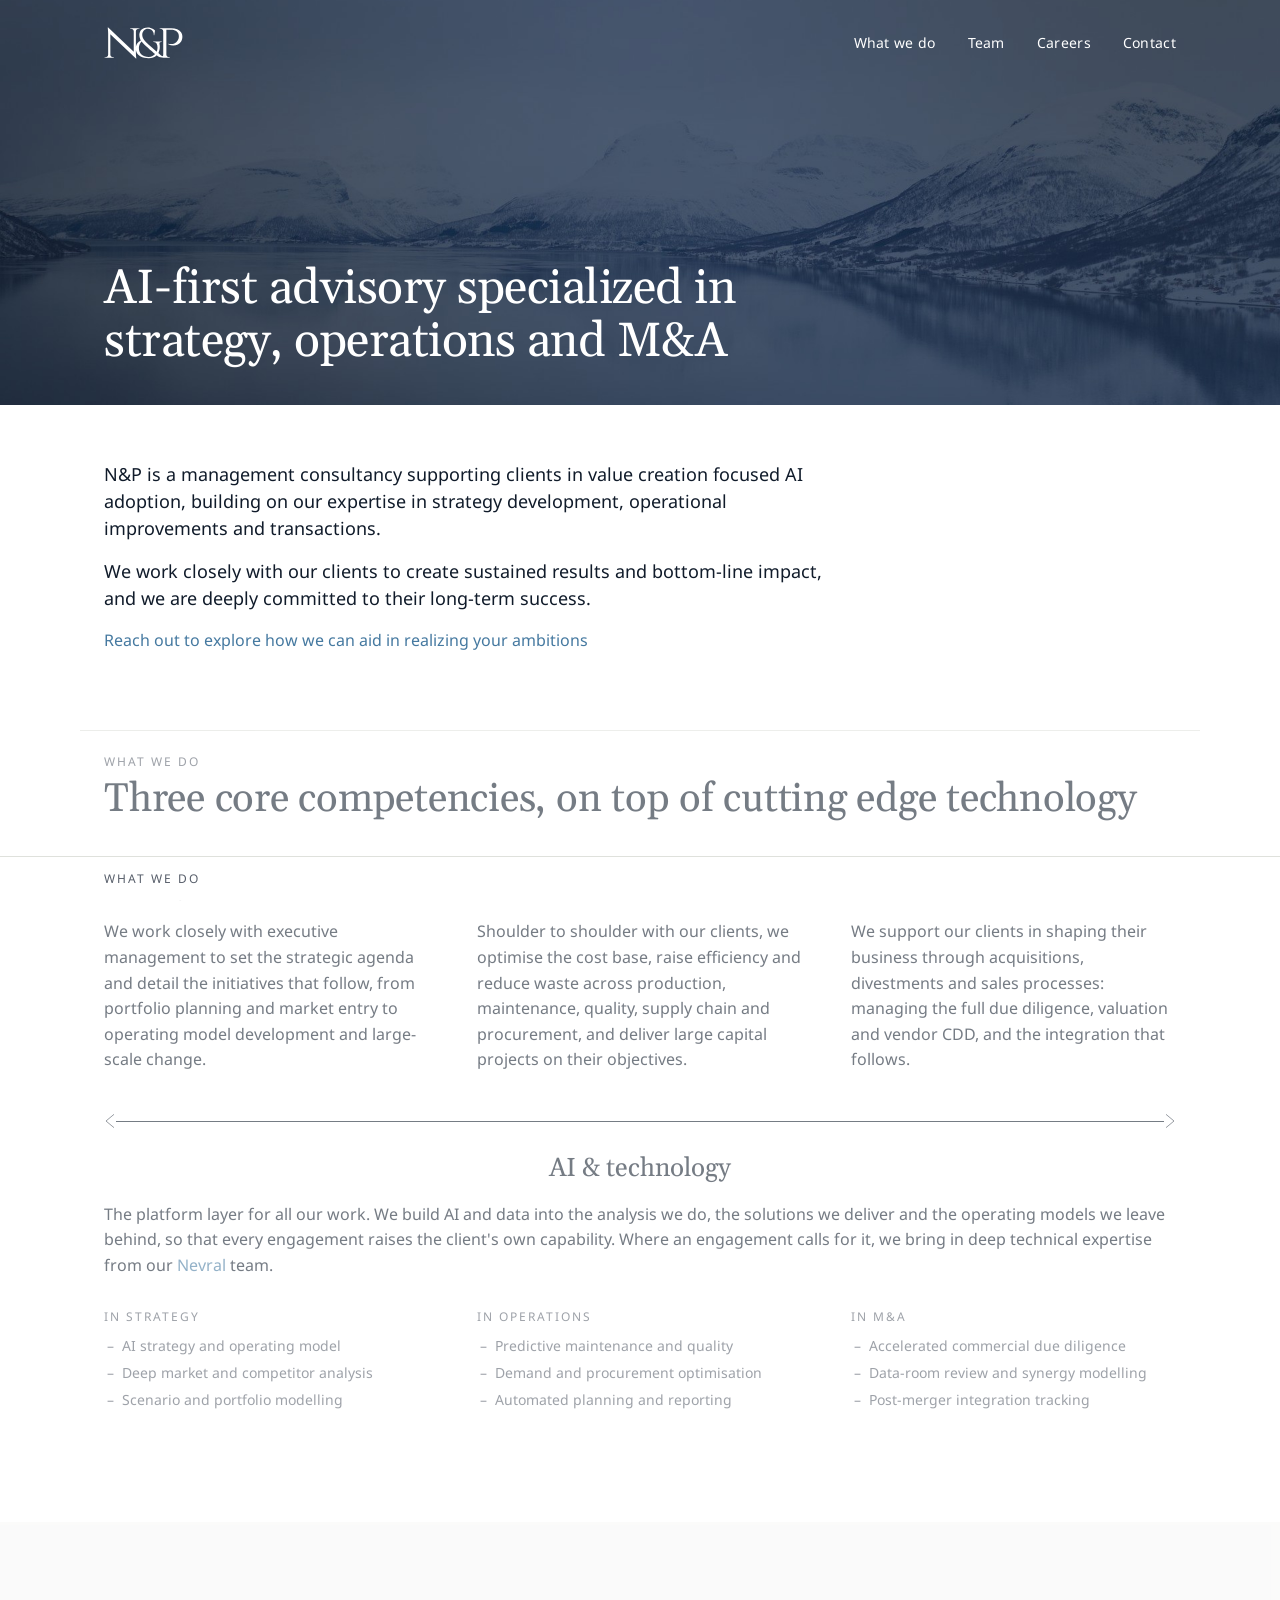
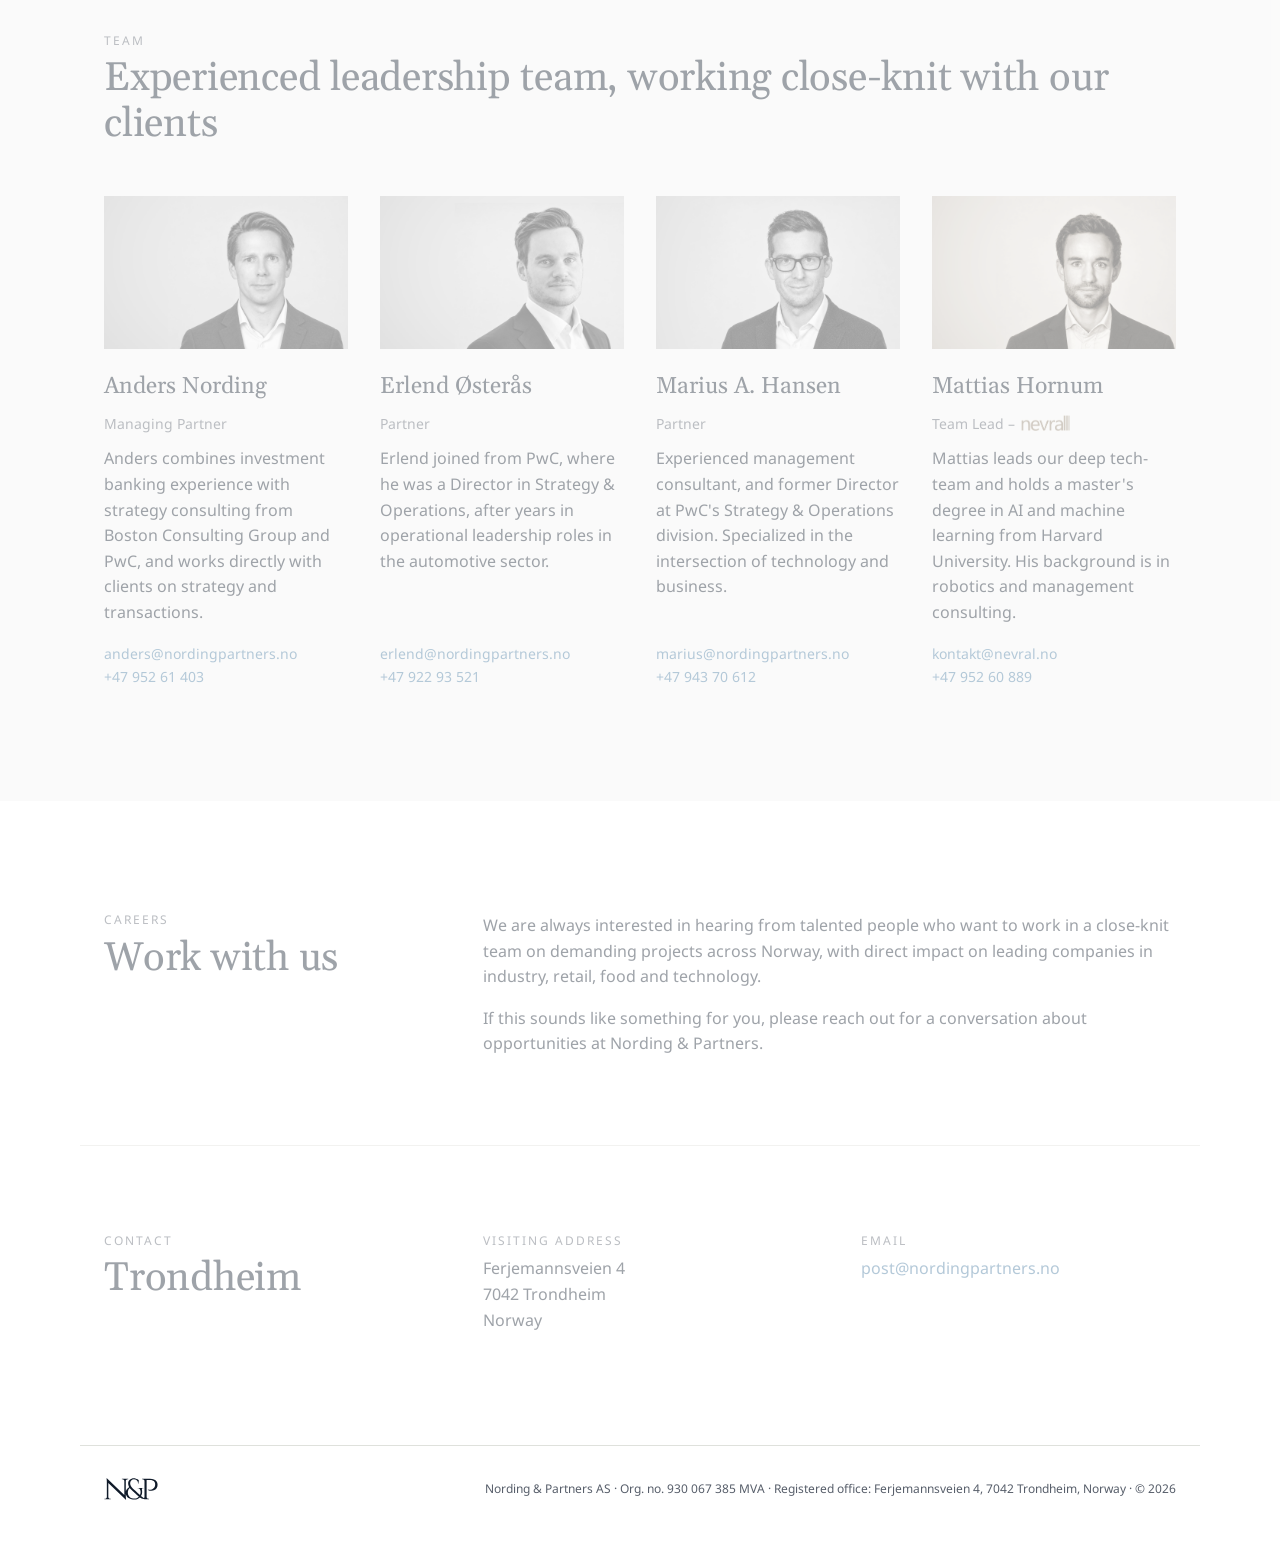
==== commit f73e5744: "Mattias bio: leads the deep tech team Co-Authored-By: Claude Fable 5.1 <noreply@anthropic.com> Claud" ====
--- a/index.html
+++ b/index.html
@@ -197,7 +197,7 @@
             </div>
             <h3 class="heading">Mattias Hornum</h3>
             <p class="small muted person__role">Team Lead – <a href="https://nevral.no" target="_blank" rel="noopener" class="person__partner"><img src="assets/img/nevral-logo.png" alt="Nevral" width="123" height="40"></a></p>
-            <p>Mattias holds a master's degree in AI and machine learning from Harvard University. His background is in robotics and management consulting.</p>
+            <p>Mattias leads our deep tech-team and holds a master's degree in AI and machine learning from Harvard University. His background is in robotics and management consulting.</p>
             <p class="person__contact"><a href="mailto:kontakt@nevral.no">kontakt@nevral.no</a><br><a href="tel:+4795260889">+47 952 60 889</a></p>
           </article>
 
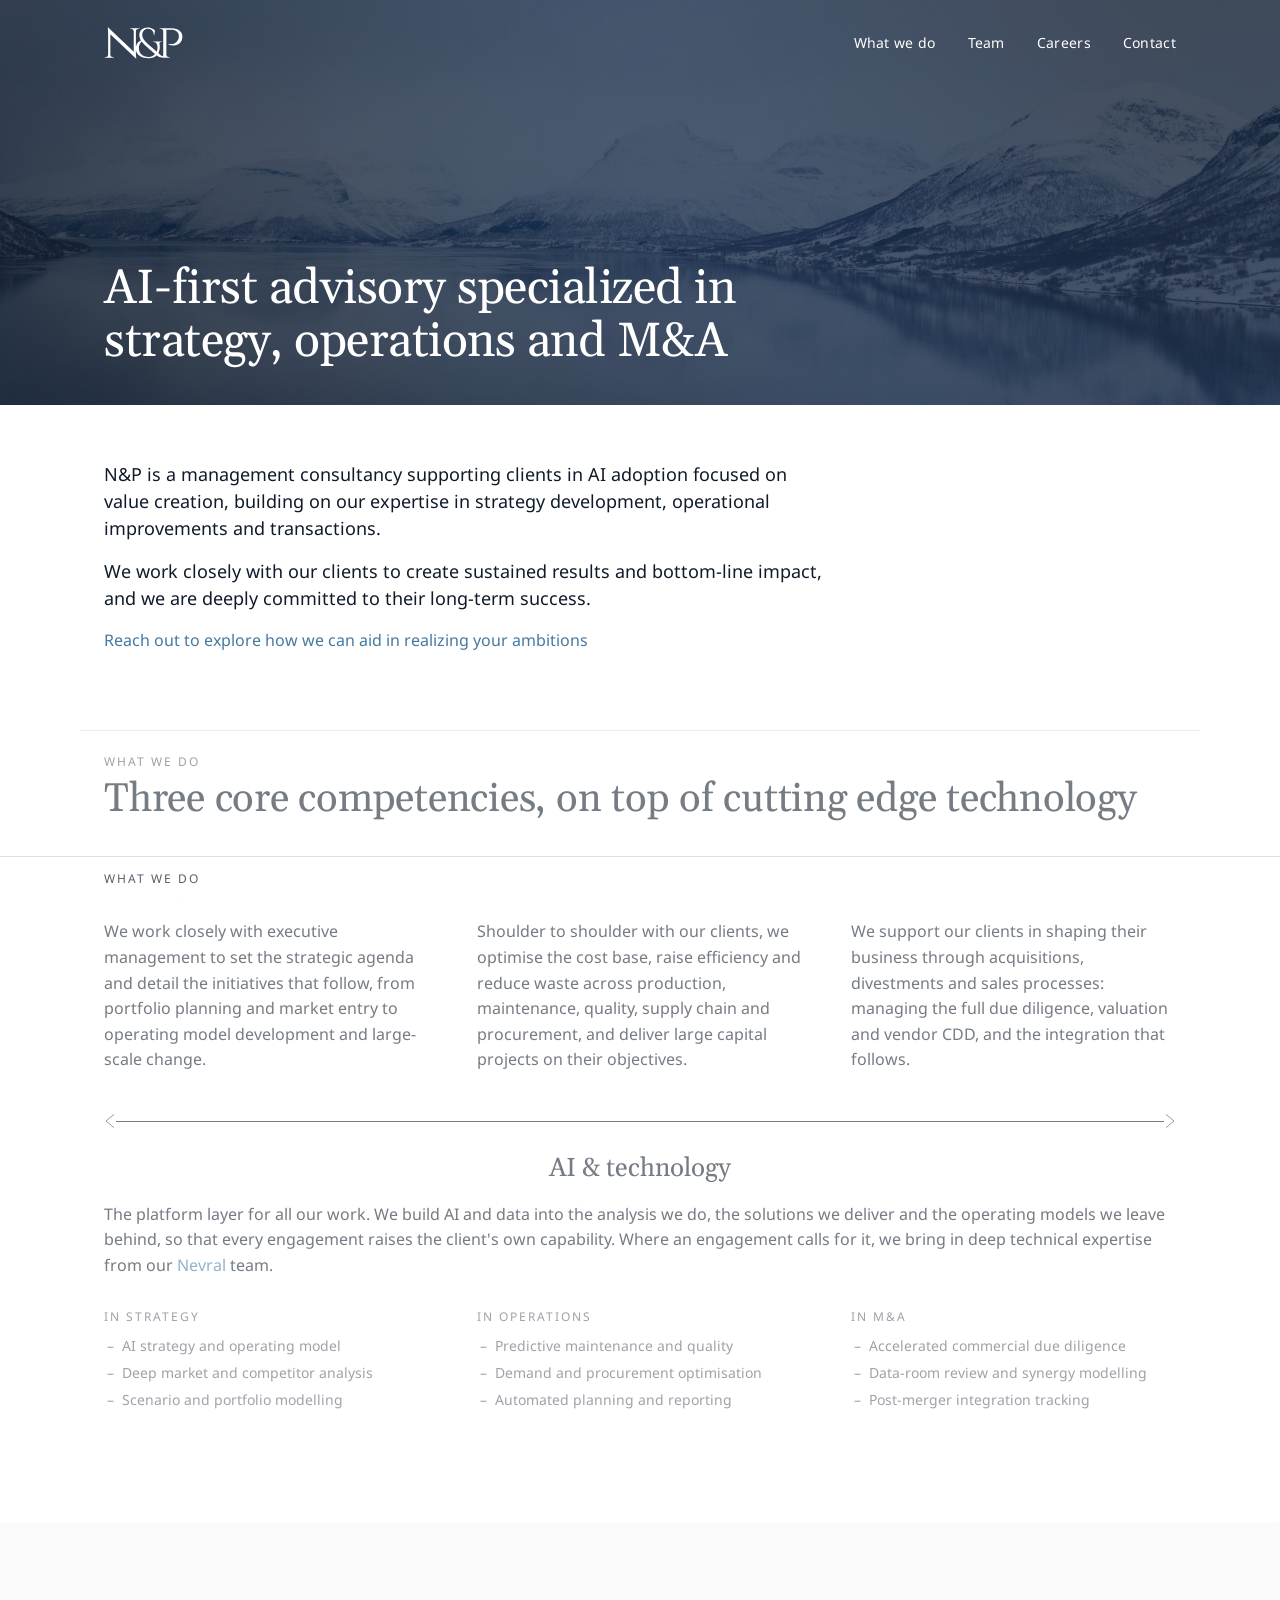
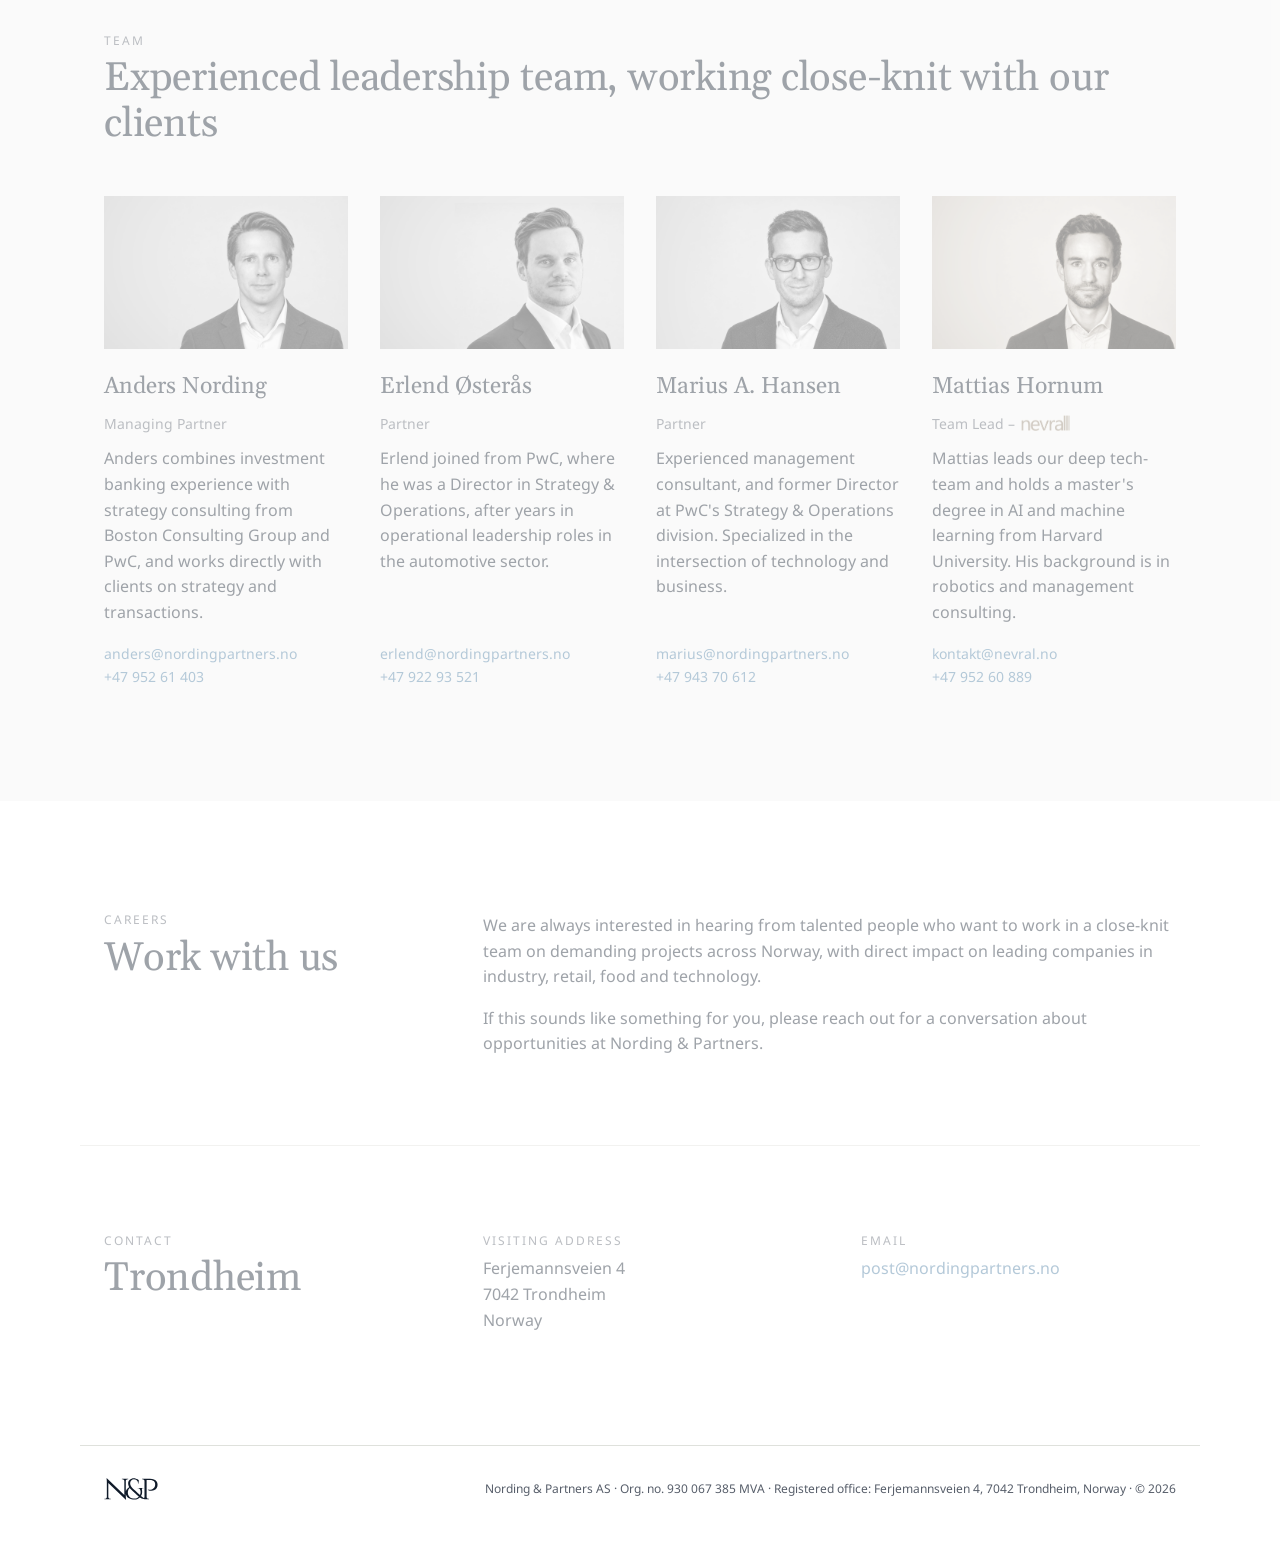
==== commit 68f4ea5d: "Intro wording: AI adoption focused on value creation Co-Authored-By: Claude Fable 5.1 <noreply@anthr" ====
--- a/index.html
+++ b/index.html
@@ -74,7 +74,7 @@
 
     <section class="intro" id="main">
       <div class="container">
-        <p class="lead measure">N&amp;P is a management consultancy supporting clients in value creation focused AI adoption, building on our expertise in strategy development, operational improvements and transactions.</p>
+        <p class="lead measure">N&amp;P is a management consultancy supporting clients in AI adoption focused on value creation, building on our expertise in strategy development, operational improvements and transactions.</p>
         <p class="lead measure">We work closely with our clients to create sustained results and bottom-line impact, and we are deeply committed to their long-term success.</p>
         <p class="measure"><a href="mailto:anders@nordingpartners.no">Reach out to explore how we can aid in realizing your ambitions</a></p>
       </div>
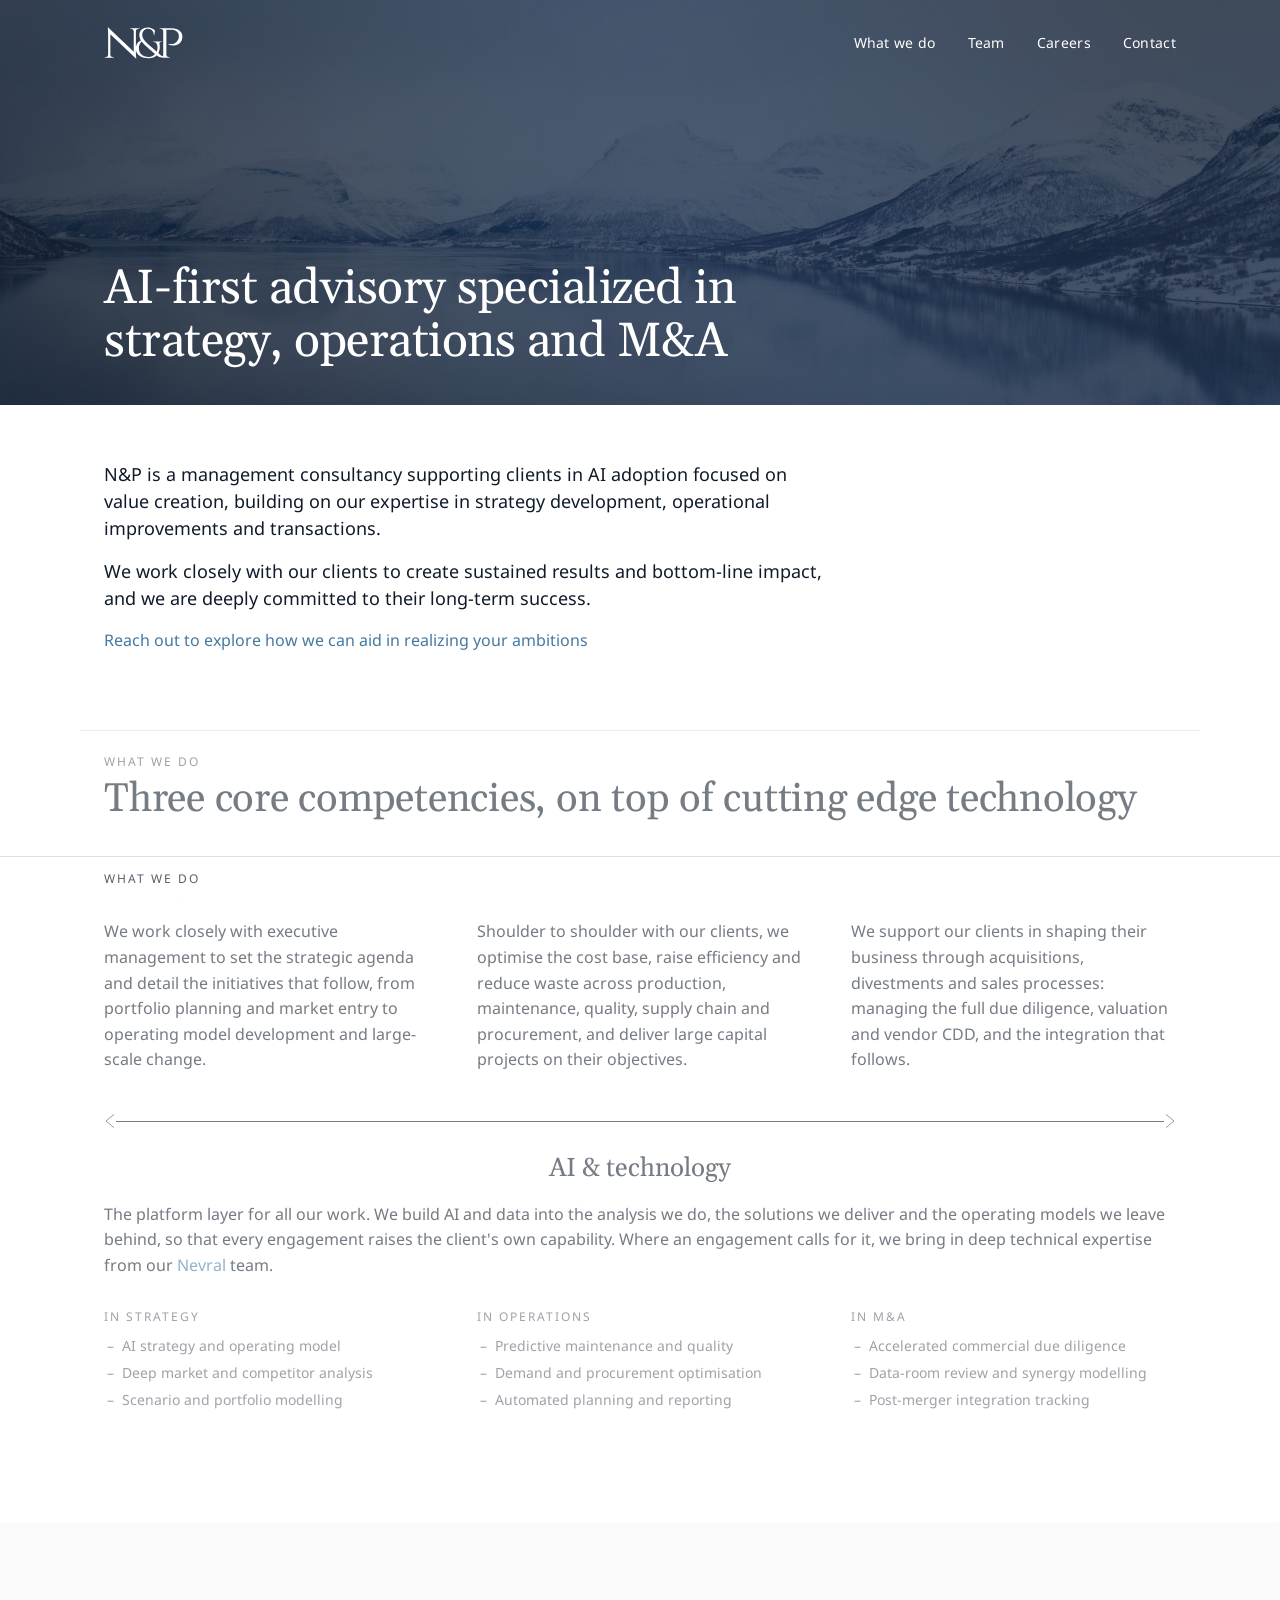
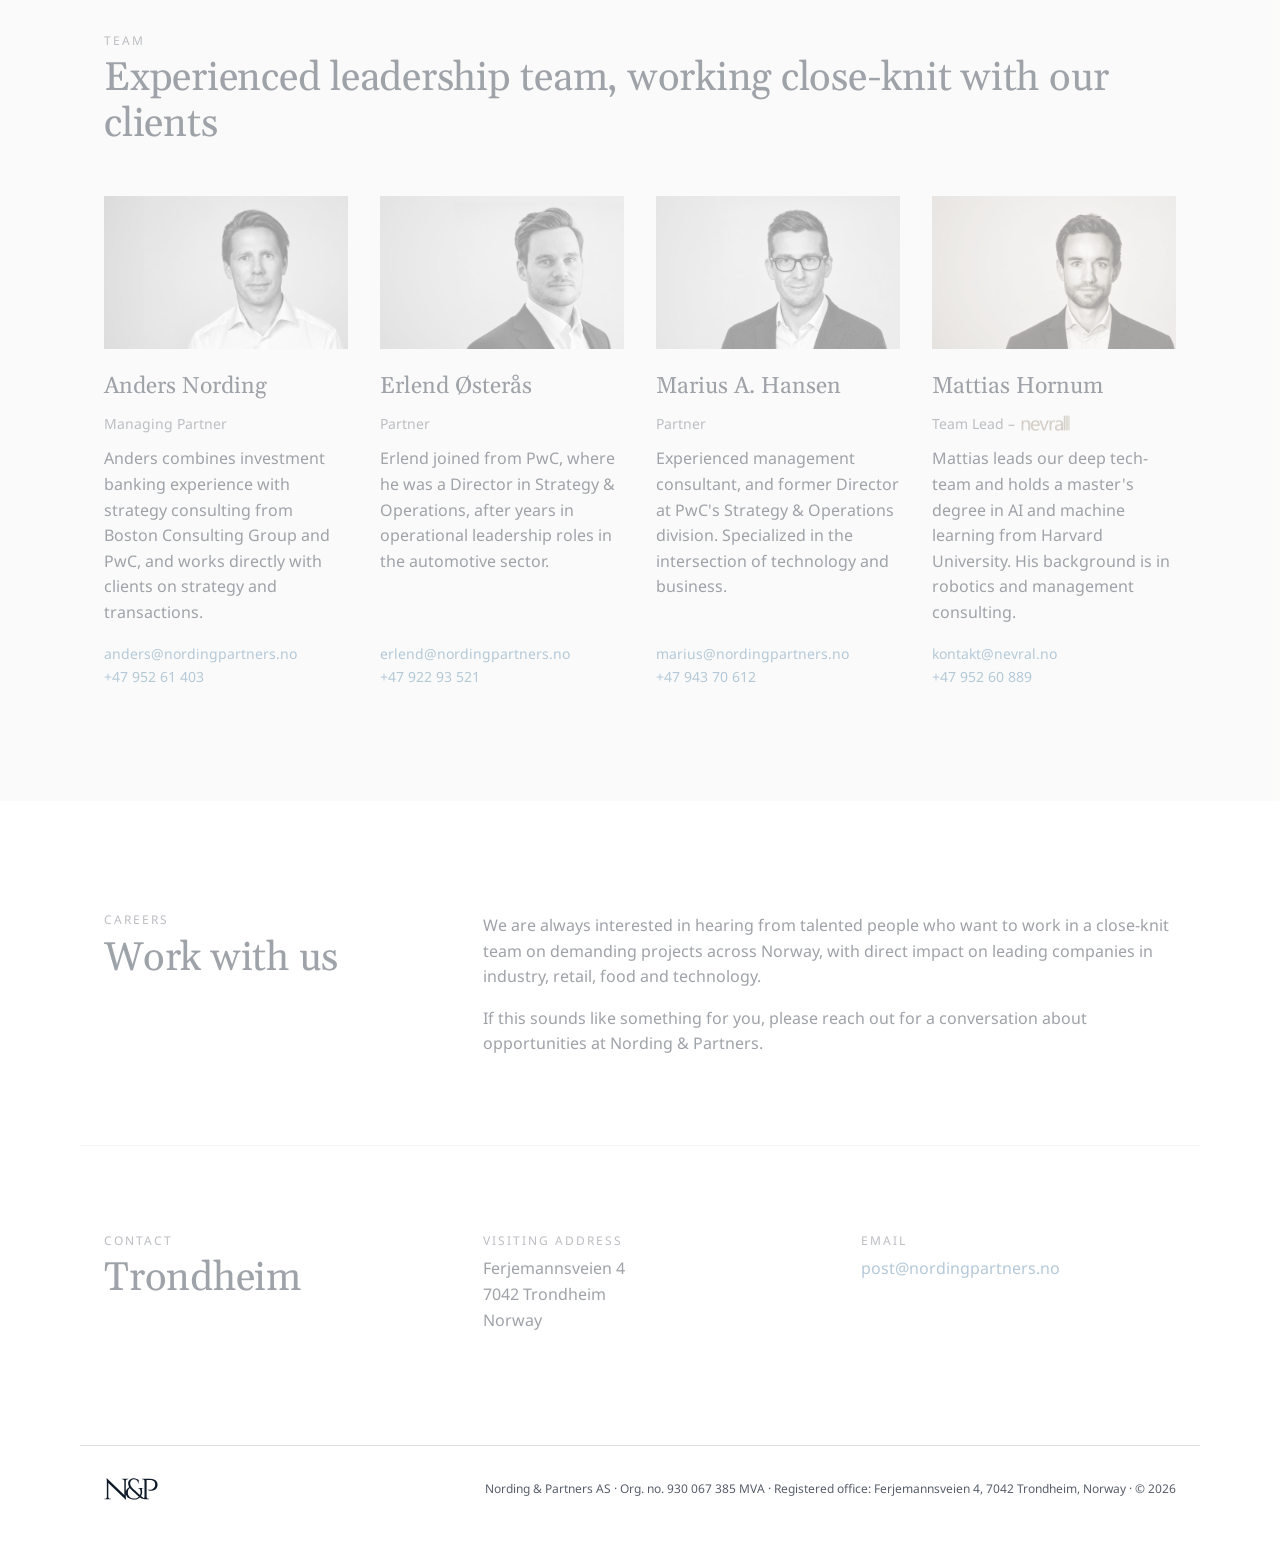
==== commit 6869a1e6: "Demo page /ai-first/ with the AI-first copy, noindex Co-Authored-By: Claude Fable 5.1 <noreply@anthr" ====
--- a/index.html
+++ b/index.html
@@ -14,7 +14,7 @@
   <meta property="og:url" content="https://www.nordingpartners.no/">
   <meta property="og:image" content="https://www.nordingpartners.no/assets/img/hero-fjord.jpg">
   <meta name="twitter:card" content="summary_large_image">
-  <link rel="stylesheet" href="assets/css/site.css?v=20261109h">
+  <link rel="stylesheet" href="assets/css/site.css?v=20261109i">
   <script type="application/ld+json">
   {
     "@context": "https://schema.org",
--- a/assets/css/site.css
+++ b/assets/css/site.css
@@ -330,6 +330,48 @@
   color: var(--ink-muted);
 }
 
+/* AI-first page (/ai-first/): two competencies with item lists, steps and principles */
+.section-head__sub { margin-top: 8px; }
+.grid-2 {
+  display: grid;
+  grid-template-columns: repeat(auto-fit, minmax(280px, 1fr));
+  gap: 40px 64px;
+  align-items: start;
+}
+.competency[id], .band[id] { scroll-margin-top: calc(var(--topbar-h) + 16px); }
+.item-list {
+  margin-top: 12px;
+  display: flex;
+  flex-direction: column;
+  gap: 16px;
+}
+.item-list .eyebrow { margin-bottom: -2px; }
+.item {
+  border-top: 1px solid var(--rule);
+  padding-top: 10px;
+  display: flex;
+  flex-direction: column;
+  gap: 4px;
+}
+.items-4 {
+  display: grid;
+  grid-template-columns: repeat(auto-fit, minmax(220px, 1fr));
+  gap: 20px 32px;
+}
+.steps {
+  display: grid;
+  grid-template-columns: repeat(auto-fit, minmax(220px, 1fr));
+  gap: 24px 32px;
+}
+.step { display: flex; flex-direction: column; gap: 8px; }
+.who {
+  border-top: 1px solid var(--rule);
+  padding-top: 24px;
+  display: flex;
+  flex-direction: column;
+  gap: 8px;
+}
+
 /* Team */
 .team {
   background: var(--surface-alt);
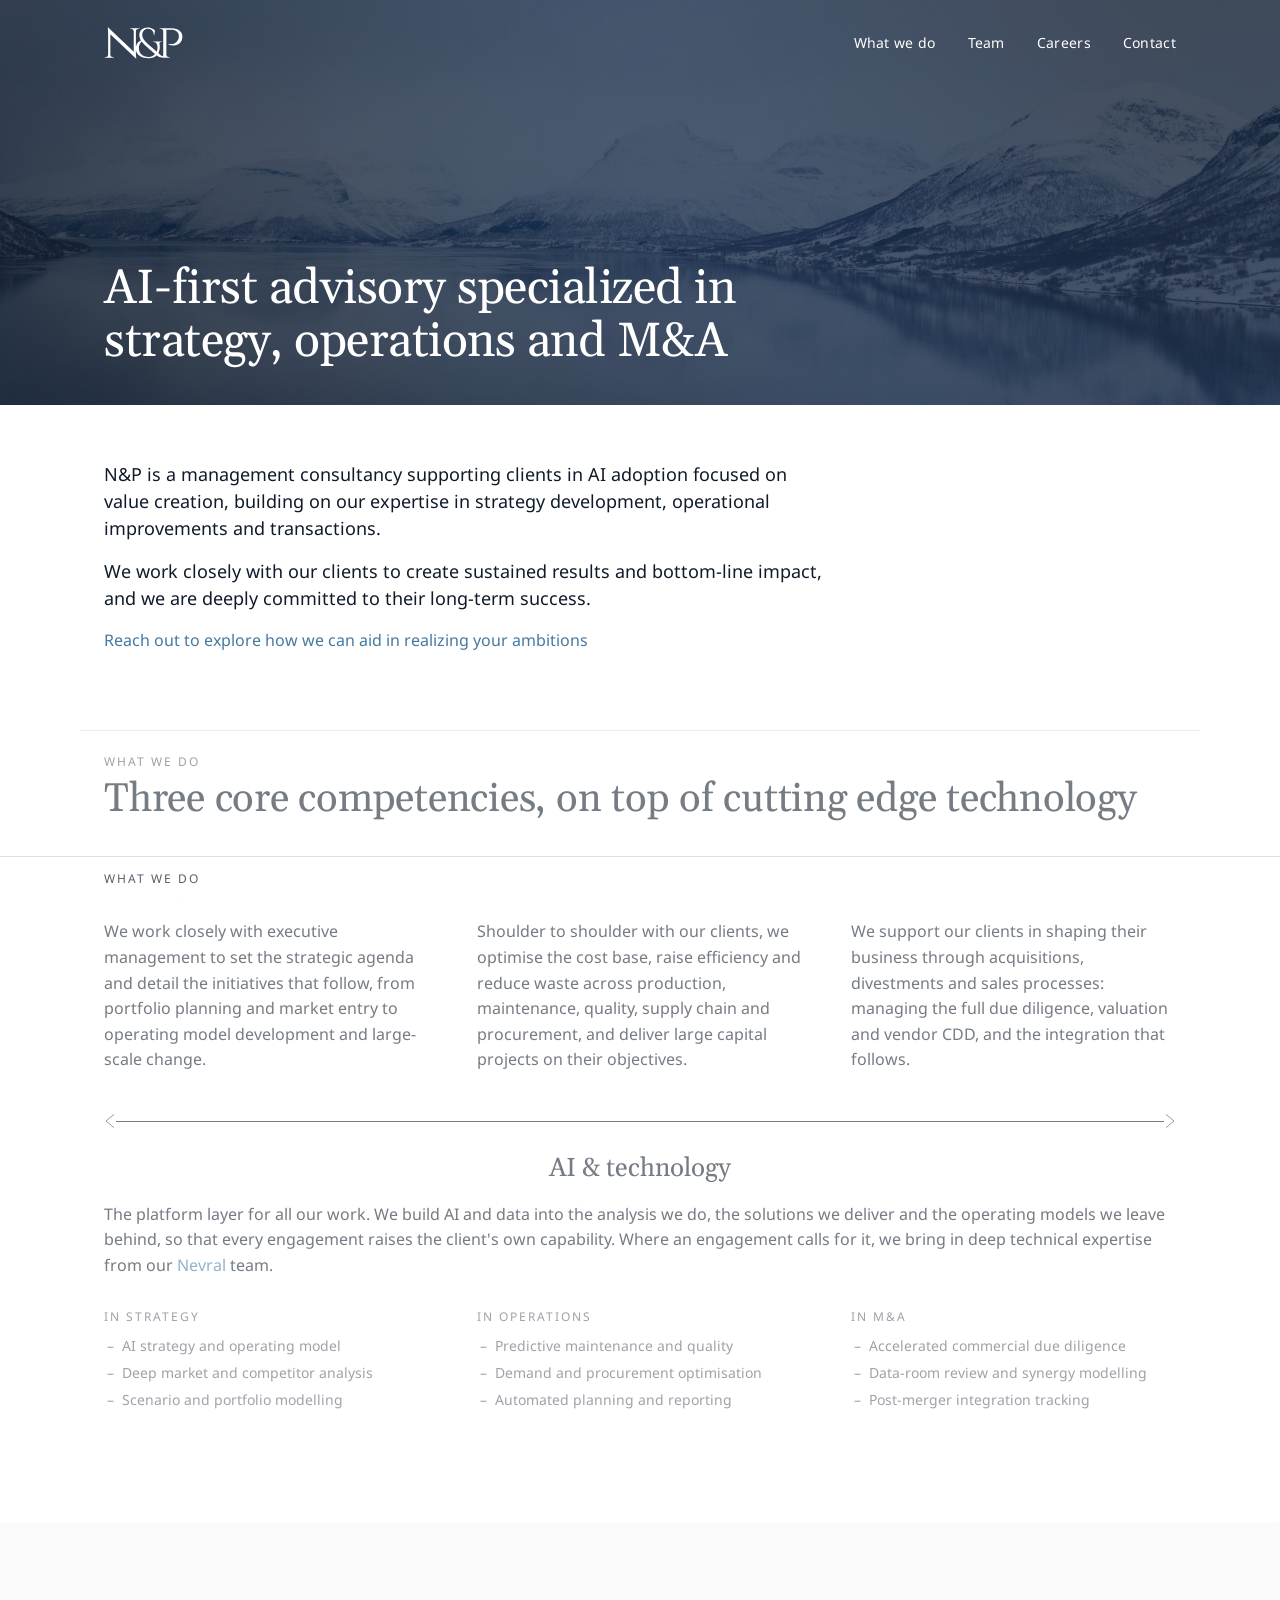
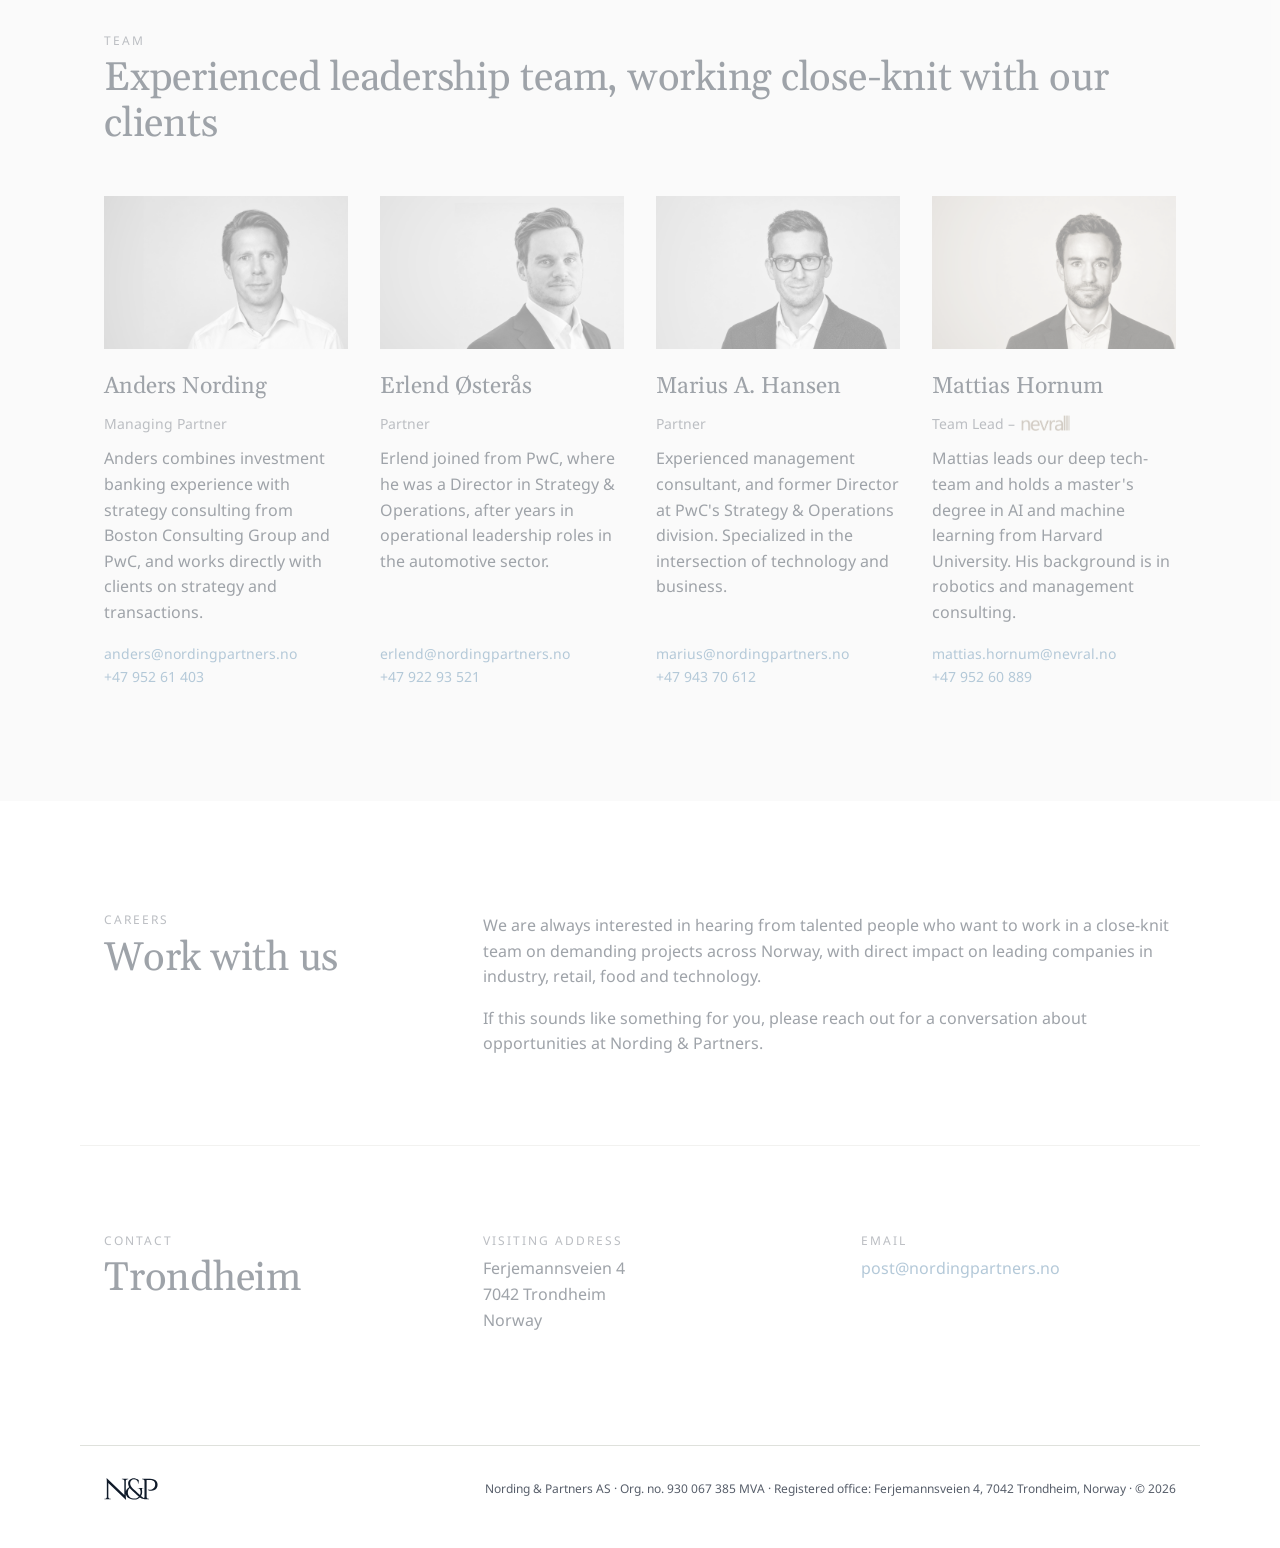
==== commit 30fdc698: "Mattias: personal Nevral email Co-Authored-By: Claude Fable 5.1 <noreply@anthropic.com> Claude-Sessi" ====
--- a/index.html
+++ b/index.html
@@ -198,7 +198,7 @@
             <h3 class="heading">Mattias Hornum</h3>
             <p class="small muted person__role">Team Lead – <a href="https://nevral.no" target="_blank" rel="noopener" class="person__partner"><img src="assets/img/nevral-logo.png" alt="Nevral" width="123" height="40"></a></p>
             <p>Mattias leads our deep tech-team and holds a master's degree in AI and machine learning from Harvard University. His background is in robotics and management consulting.</p>
-            <p class="person__contact"><a href="mailto:kontakt@nevral.no">kontakt@nevral.no</a><br><a href="tel:+4795260889">+47 952 60 889</a></p>
+            <p class="person__contact"><a href="mailto:mattias.hornum@nevral.no">mattias.hornum@nevral.no</a><br><a href="tel:+4795260889">+47 952 60 889</a></p>
           </article>
 
           <!-- Hidden until bios, portraits and contact details are final. Remove the `hidden` attributes to show. -->
